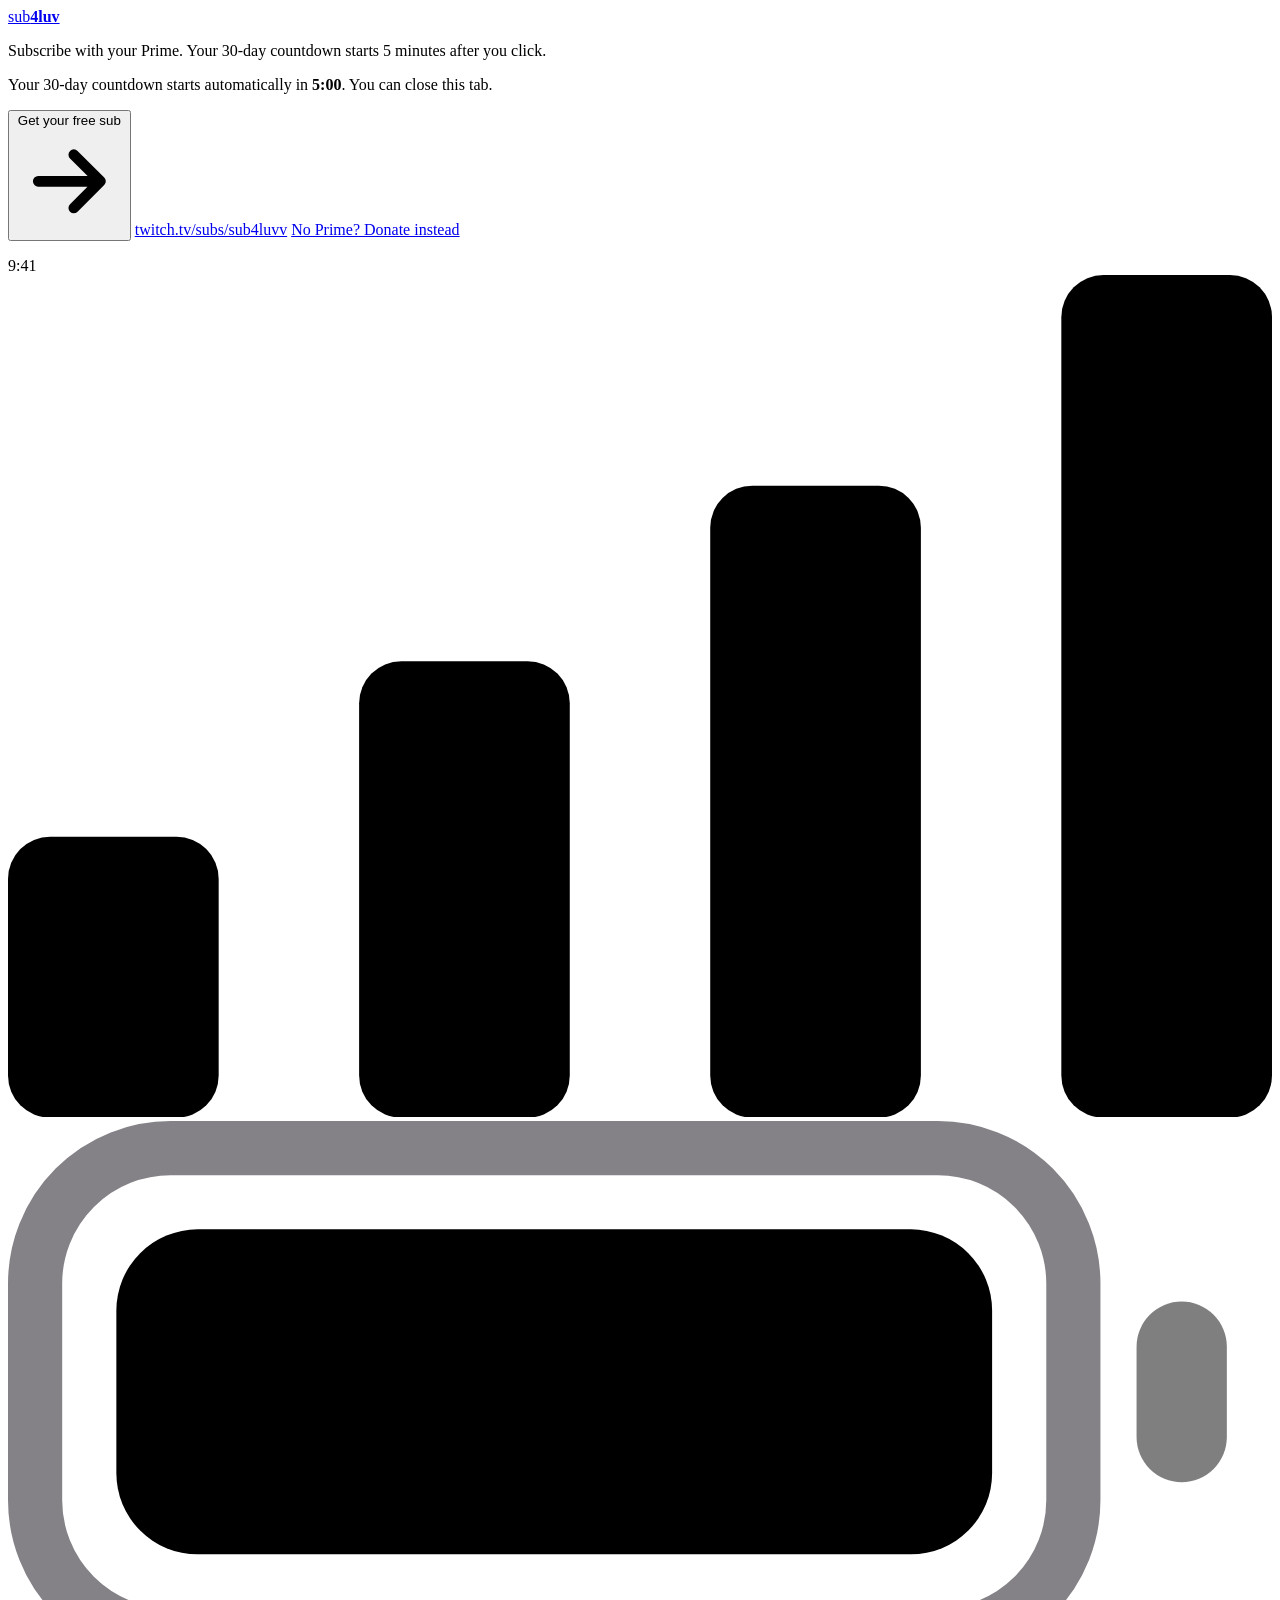
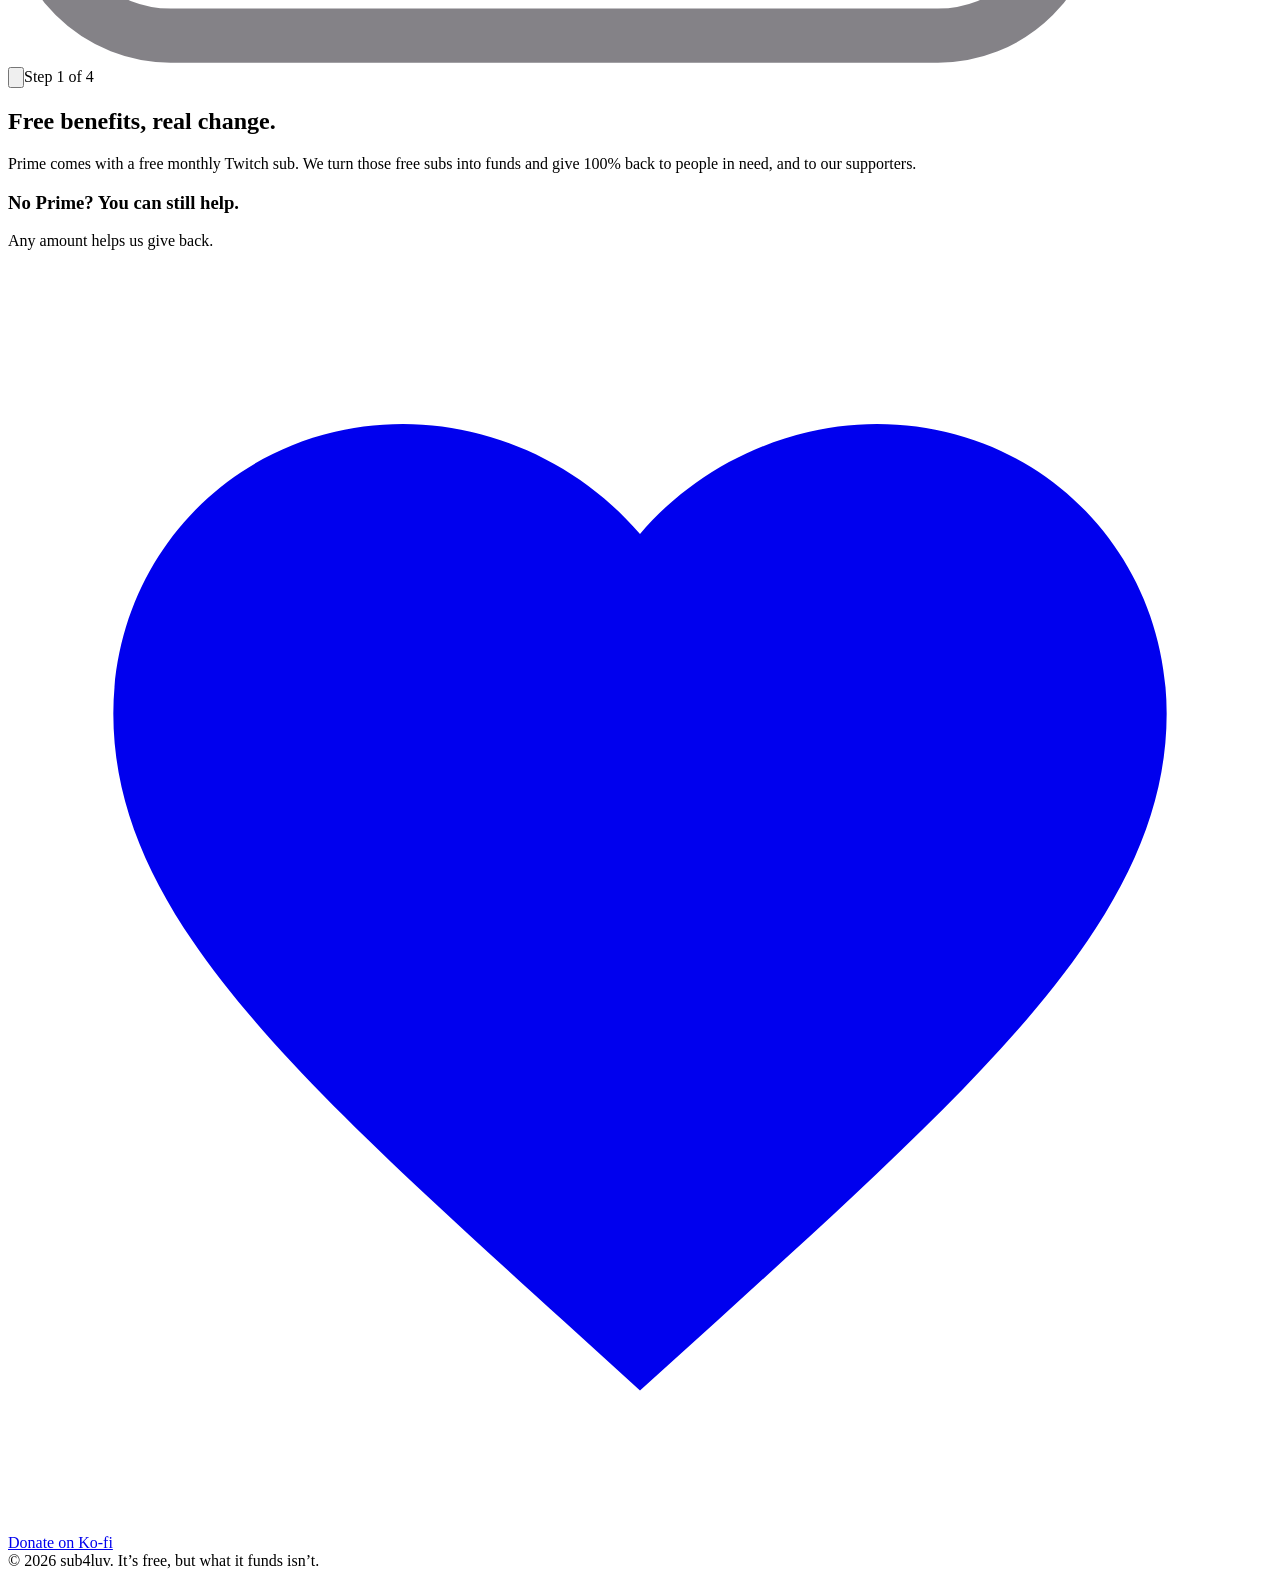
==== index.html @ 2e0e9d81 "Add files via upload" ====
<!DOCTYPE html>
<html lang="en" data-theme="light">
<head>
<meta charset="utf-8">
<meta name="viewport" content="width=device-width, initial-scale=1, viewport-fit=cover">
<title>sub4luv | Your free monthly Twitch sub</title>
<meta name="description" content="Give your free monthly Twitch sub from Amazon Prime to sub4luv. We use 100% of it to give back to people in need.">
<meta name="theme-color" content="#ffffff">
<meta property="og:type" content="website">
<meta property="og:title" content="sub4luv | Your free monthly Twitch sub">
<meta property="og:description" content="Give your free monthly Twitch sub from Amazon Prime to sub4luv. We use 100% of it to give back to people in need.">
<link rel="icon" type="image/svg+xml" href="assets/favicon.svg">
<link rel="preconnect" href="https://fonts.googleapis.com">
<link rel="preconnect" href="https://fonts.gstatic.com" crossorigin>
<link rel="stylesheet" href="https://fonts.googleapis.com/css2?family=Inter:wght@400;500;600;700;800&display=swap">
<link rel="stylesheet" href="css/style.css">
</head>
<body>
<header class="top"><a class="lg" href="#top">sub<b>4luv</b></a></header>

<main class="stage vp" id="vp">
 <section class="trk" id="renewal-tracker" data-tracker data-link="https://www.twitch.tv/subs/sub4luvv"
  data-text-ready="Your free sub is ready." data-text-pending="Finish subscribing on Twitch." data-text-renew="A month has passed. Time to resubscribe." data-text-countdown="Your next free sub unlocks in">
  <p class="st" data-tracker-status></p>
  <div class="cd2" data-show-when="countdown" role="timer" hidden>
   <div><b data-unit="days">00</b><span>days</span></div><div><b data-unit="hours">00</b><span>hours</span></div>
  </div>
  <div class="bar2" data-show-when="countdown" hidden><i data-tracker-progress></i></div>
  <p class="sub" data-show-when="countdown" hidden>Resubscribe on <time data-tracker-next></time><span class="lh">. Less than an hour to go.</span></p>
  <p class="sub sr" data-show-when="ready">Subscribe with your Prime. Your 30-day countdown starts 5 minutes after you click.</p>
  <p class="sub" data-show-when="pending">Your 30-day countdown starts automatically in <b data-pending-time>5:00</b>. You can close this tab.</p>
  <div class="go">
   <button class="btn" id="sub-btn" type="button" data-label-ready="Get your free sub" data-label-pending="Open Twitch again" data-label-renew="Resubscribe" data-label-countdown="Open sub page"><span data-tracker-btn-label>Get your free sub</span> <svg viewBox="0 0 24 24" fill="none" stroke="currentColor" stroke-width="2.4" stroke-linecap="round" stroke-linejoin="round"><path d="M5 12h14m-6-6 6 6-6 6"/></svg></button>
   <a class="lnk2" href="https://www.twitch.tv/subs/sub4luvv" target="_blank" rel="noopener">twitch.tv/subs/sub4luvv</a>
   <a class="lnk2" href="https://ko-fi.com/sub4luv" target="_blank" rel="noopener">No Prime? Donate instead</a>
   <button class="lnk" type="button" data-show-when="pending" data-tracker-cancel hidden>Start over</button>
   <button class="lnk" type="button" data-tracker-dev data-tracker-reset hidden>Reset timer</button>
  </div>
 </section>
 <ol class="steps" id="steps"></ol>
 <div class="pane"><div class="ph"><div class="phone"><i class="bt b1"></i><i class="bt b2"></i><i class="bt b3"></i><i class="bt b4"></i><div class="scr"><div class="sb"><span>9:41</span><i class="isl"></i><span class="ico"><svg viewBox="0 0 18 12"><rect y="8" width="3" height="4" rx=".6"/><rect x="5" y="5.5" width="3" height="6.5" rx=".6"/><rect x="10" y="3" width="3" height="9" rx=".6"/><rect x="15" width="3" height="12" rx=".6"/></svg><svg viewBox="0 0 28 12"><rect x=".6" y=".6" width="23" height="10.8" rx="3" fill="none" stroke="#0B0710" stroke-width="1.2" opacity=".5"/><rect x="2.4" y="2.4" width="19.4" height="7.2" rx="1.8"/><rect x="25" y="4" width="2" height="4" rx="1" opacity=".5"/></svg></span></div><div class="view" id="scr"></div><i class="hb"></i></div></div>
   <div class="pc"><button id="pp" aria-label="Pause or play"><svg viewBox="0 0 24 24"><path id="pi" d="M6 4h4v16H6zm8 0h4v16h-4z"/></svg></button><span id="pn">Step 1 of 4</span></div></div></div>
</main>
<section class="about" id="support">
 <div class="syn">
  <h2>Free benefits, real change.</h2>
  <p>Prime comes with a free monthly Twitch sub. We turn those free subs into funds and give 100% back to people in need, and to our supporters.</p>
 </div>
 <div class="don">
  <h3>No Prime? You can still help.</h3>
  <p>Any amount helps us give back.</p>
  <a class="btn" href="https://ko-fi.com/sub4luv" target="_blank" rel="noopener"><svg viewBox="0 0 24 24" fill="currentColor"><path d="M12 21.35l-1.45-1.32C5.4 15.36 2 12.28 2 8.5 2 5.42 4.42 3 7.5 3c1.74 0 3.41.81 4.5 2.09C13.09 3.81 14.76 3 16.5 3 19.58 3 22 5.42 22 8.5c0 3.78-3.4 6.86-8.55 11.54L12 21.35z"/></svg> Donate on Ko-fi</a>
 </div>
</section>
<footer>© 2026 sub4luv. It’s free, but what it funds isn’t.</footer>

<noscript><p style="text-align:center;padding:24px">This page needs JavaScript for the countdown. You can still subscribe at <a href="https://www.twitch.tv/subs/sub4luvv">twitch.tv/subs/sub4luvv</a>.</p></noscript>

<script src="js/tracker.js" defer></script>
<script src="js/main.js" defer></script>
</body>
</html>
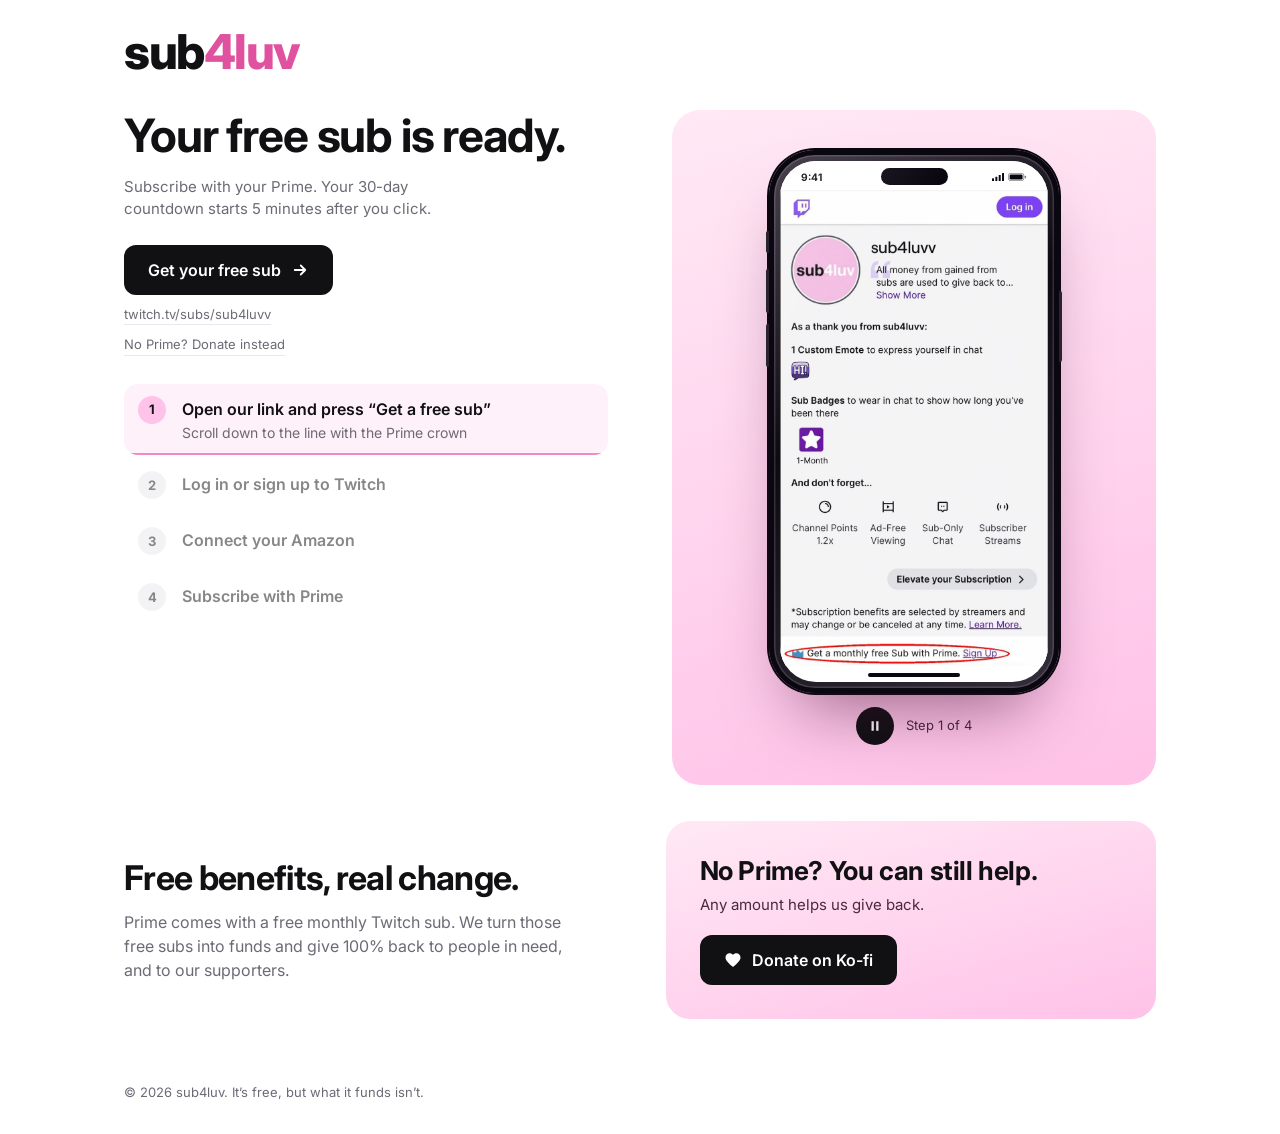
==== commit 67aa9502: "Rename index (1).html to index.html" ====
--- a/index.html
+++ b/index.html
@@ -1,7 +1,5 @@
 <!DOCTYPE html>
-<html lang="en" data-theme="light">
-<head>
-<meta charset="utf-8">
+<html lang="en" data-theme="light"><head><meta charset="utf-8">
 <meta name="viewport" content="width=device-width, initial-scale=1, viewport-fit=cover">
 <title>sub4luv | Your free monthly Twitch sub</title>
 <meta name="description" content="Give your free monthly Twitch sub from Amazon Prime to sub4luv. We use 100% of it to give back to people in need.">
@@ -9,13 +7,114 @@
 <meta property="og:type" content="website">
 <meta property="og:title" content="sub4luv | Your free monthly Twitch sub">
 <meta property="og:description" content="Give your free monthly Twitch sub from Amazon Prime to sub4luv. We use 100% of it to give back to people in need.">
-<link rel="icon" type="image/svg+xml" href="assets/favicon.svg">
-<link rel="preconnect" href="https://fonts.googleapis.com">
-<link rel="preconnect" href="https://fonts.gstatic.com" crossorigin>
+<link rel="icon" type="image/svg+xml" href="[data-uri]">
 <link rel="stylesheet" href="https://fonts.googleapis.com/css2?family=Inter:wght@400;500;600;700;800&display=swap">
-<link rel="stylesheet" href="css/style.css">
-</head>
-<body>
+<style>
+:root{--bg:#fff;--ink:#111114;--mut:#6B6B76;--line:#E8E8EE;--pk:#FFC2E8;--pkd:#F08AC4;--pks:#FFF1F9;--ac:#E0529F;
+--f:'Inter',system-ui,-apple-system,'Segoe UI',Roboto,'Helvetica Neue',Arial,sans-serif;
+box-sizing:border-box;padding-top:env(safe-area-inset-top,0px);padding-bottom:env(safe-area-inset-bottom,0px)}
+@media (prefers-color-scheme:dark){:root:not([data-theme="light"]){--bg:#121014;--ink:#F4F2F6;--mut:#A29BA8;--line:#2A262E;--pks:#241B24}}
+:root[data-theme="dark"]{--bg:#121014;--ink:#F4F2F6;--mut:#A29BA8;--line:#2A262E;--pks:#241B24}
+*,*:before,*:after{box-sizing:inherit}
+html{scroll-padding-top:env(safe-area-inset-top,0px)}
+body{margin:0;background:var(--bg);color:var(--ink);font-family:var(--f);line-height:1.5;-webkit-font-smoothing:antialiased;font-kerning:normal}
+[hidden]{display:none!important}
+button{font-family:inherit}
+.top{max-width:1080px;margin:0 auto;padding:28px 24px 0}
+.lg{font-weight:800;font-size:clamp(36px,5vw,48px);letter-spacing:-.03em;line-height:1;text-decoration:none;color:var(--ink)}.lg b{color:var(--ac);font-weight:800}
+.stage{max-width:1080px;margin:0 auto;padding:clamp(20px,3vw,34px) 24px 28px;display:grid;grid-template-columns:minmax(0,1fr) minmax(0,1fr);grid-template-areas:"trk pane" "steps pane";grid-template-rows:auto 1fr;column-gap:clamp(28px,5vw,72px);row-gap:28px;align-items:start}
+.stage>*{animation:up .8s cubic-bezier(.2,.7,.2,1) both}.stage>.steps{animation-delay:.1s}.stage>.pane{animation-delay:.18s}
+@keyframes up{from{opacity:0;transform:translateY(14px)}to{opacity:1;transform:none}}
+/* tracker */
+.trk{grid-area:trk}
+.st{margin:0 0 18px;font-size:14px;font-weight:500;color:var(--mut)}
+.trk[data-state="ready"] .st{font-size:clamp(30px,4vw,46px);font-weight:700;letter-spacing:-.025em;line-height:1.12;color:var(--ink);margin-bottom:12px}
+.cd2{display:flex;gap:clamp(16px,2.6vw,32px)}
+.cd2 b{display:block;font-size:clamp(40px,5.6vw,72px);font-weight:700;letter-spacing:-.03em;line-height:1;font-variant-numeric:tabular-nums}
+.cd2 span{display:block;font-size:12px;font-weight:500;color:var(--mut);margin-top:8px}
+.bar2{height:4px;background:var(--line);border-radius:4px;margin-top:26px;max-width:420px;overflow:hidden}
+.bar2 i{display:block;height:100%;width:0;background:var(--pkd);border-radius:4px;transition:width .8s ease}
+.sub{margin:14px 0 0;color:var(--mut);font-size:15px;max-width:40ch}.sub time{color:var(--ink);font-weight:600}
+.go{margin-top:24px;display:flex;flex-direction:column;align-items:flex-start;gap:10px}
+.btn{display:inline-flex;align-items:center;gap:10px;background:var(--ink);color:var(--bg);font:600 16px var(--f);padding:15px 24px;border:0;border-radius:12px;cursor:pointer;transition:transform .2s,box-shadow .2s}
+.btn svg{width:18px;height:18px;transition:transform .2s}.btn:hover{transform:translateY(-1px);box-shadow:0 12px 26px -12px rgba(17,17,20,.55)}.btn:hover svg{transform:translateX(3px)}.btn:active{transform:none}
+.btn:focus-visible,.steps li:focus-visible,.pc button:focus-visible{outline:3px solid var(--pkd);outline-offset:3px}
+.lnk2{font-size:13px;color:var(--mut);text-decoration:none;border-bottom:1px solid var(--line);transition:color .2s}.lnk2:hover{color:var(--ink)}
+.lnk{font-size:12px;background:none;border:0;color:var(--mut);text-decoration:underline;cursor:pointer;padding:0}
+/* steps */
+.steps{grid-area:steps;list-style:none;margin:0;padding:0;display:grid;gap:4px}
+.steps li{display:grid;grid-template-columns:30px 1fr;gap:14px;align-items:start;padding:12px 14px;border-radius:14px;cursor:pointer;position:relative;overflow:hidden;opacity:.5;transition:opacity .4s,background .4s}
+.steps li:hover{opacity:.85}.steps li.act{opacity:1;background:var(--pks)}
+.steps .n{width:28px;height:28px;border-radius:50%;background:var(--line);display:grid;place-items:center;font-size:13px;font-weight:700;color:var(--ink);transition:background .4s}
+.steps li.act .n{background:var(--pk);color:#111114}
+.steps .t{font-weight:600;font-size:16px;line-height:1.3;padding-top:3px}
+.s2wrap{display:grid;grid-template-rows:0fr;opacity:0;transition:grid-template-rows .5s cubic-bezier(.2,.7,.2,1),opacity .4s}.s2wrap>div{overflow:hidden}.steps li.act .s2wrap{grid-template-rows:1fr;opacity:1}
+.s2{font-size:14px;color:var(--mut);margin-top:3px}
+.steps .pbar{position:absolute;left:0;bottom:0;height:2px;width:100%;background:var(--pkd);transform:scaleX(0);transform-origin:0 50%}
+.steps li.act .pbar{animation:fillb var(--d) linear forwards}
+@keyframes fillb{to{transform:scaleX(1)}}
+.vp.paused .pbar,.vp.paused .tr,.vp.paused .tr:after{animation-play-state:paused}
+/* phone */
+.pane{grid-area:pane;align-self:stretch;border-radius:28px;background:linear-gradient(165deg,#FFE9F5,#FFC2E8);display:flex;align-items:center;justify-content:center;padding:clamp(22px,3.4vw,40px)}
+.ph{display:flex;flex-direction:column;align-items:center;gap:14px}
+.phone{position:relative;width:clamp(170px,calc((100svh - 290px)/1.98),290px);background:linear-gradient(145deg,#4a4250,#0e0a12 42%,#352e3b);border-radius:46px;padding:11px;box-shadow:0 40px 70px -28px rgba(60,10,45,.55),0 0 0 2px #0B0710}
+.phone:before{content:"";position:absolute;inset:0;border-radius:46px;box-shadow:inset 0 0 0 5px #0B0710,inset 0 0 0 6.5px rgba(255,255,255,.14);pointer-events:none;z-index:6}
+.bt{position:absolute;width:4px;background:#2a2430;border-radius:2px}.b1{left:-3px;top:15%;height:4%}.b2{left:-3px;top:22%;height:8%}.b3{left:-3px;top:32%;height:8%}.b4{right:-3px;top:26%;height:13%}
+.scr{position:relative;aspect-ratio:9/17.5;border-radius:36px;overflow:hidden;background:#fff;container-type:inline-size}
+.scr:after{content:"";position:absolute;inset:0;background:linear-gradient(115deg,rgba(255,255,255,.16),transparent 34%);pointer-events:none;z-index:5}
+.sb{position:absolute;top:0;left:0;right:0;height:11cqw;background:#fff;z-index:4;display:flex;justify-content:space-between;align-items:center;padding:1.2cqw 8cqw 0;font-weight:700;font-size:3.8cqw;color:#0B0710}
+.sb .ico{display:flex;gap:1.6cqw;align-items:center}.sb svg{height:3cqw;width:auto;fill:#0B0710}
+.isl{position:absolute;left:50%;top:2.6cqw;width:25cqw;height:6.4cqw;margin-left:-12.5cqw;border-radius:4cqw;background:#0B0710}
+.hb{position:absolute;left:50%;bottom:2cqw;width:34cqw;height:1.3cqw;margin-left:-17cqw;border-radius:1cqw;background:#0B0710;z-index:4}
+.view{position:absolute;left:0;right:0;top:11cqw;bottom:6cqw;overflow:hidden;background:#fff}
+.sw{position:absolute;inset:0;opacity:0;transform:scale(1.025);transition:opacity .75s ease,transform 1.2s cubic-bezier(.2,.7,.2,1)}.sw.on{opacity:1;transform:none}
+.sw img{position:absolute;left:0;top:0;width:100%;display:block;will-change:transform;transition:transform 2.2s cubic-bezier(.4,0,.2,1)}
+.sw.go img{transform:translateY(var(--t1))}
+.tr{position:absolute;width:11cqw;height:11cqw;margin:-5.5cqw 0 0 -5.5cqw;border-radius:50%;background:rgba(240,138,196,.38);border:.7cqw solid rgba(11,7,16,.3);box-shadow:0 1.2cqw 3cqw rgba(0,0,0,.22);opacity:0;z-index:3}
+.tr:after{content:"";position:absolute;inset:-.7cqw;border-radius:50%;border:.8cqw solid #F08AC4;opacity:0}
+.sw.on .tr{animation:mv 1.4s cubic-bezier(.3,.7,.2,1) .8s forwards,pr .6s ease-in-out 2.4s forwards}
+.sw.on .tr:after{animation:rp 1.1s ease-out 2.45s forwards}
+@keyframes mv{from{opacity:0;transform:translate(22cqw,38cqw) scale(1.25)}to{opacity:1;transform:none}}
+@keyframes pr{50%{transform:scale(.8)}}
+@keyframes rp{0%{opacity:.9;transform:scale(.8)}100%{opacity:0;transform:scale(2.3)}}
+.pc{display:flex;gap:12px;align-items:center;font-size:13px;color:#4a2a3d}
+.pc button{width:38px;height:38px;border-radius:50%;border:0;background:#111114;color:#fff;cursor:pointer;display:grid;place-items:center;transition:transform .2s}.pc button:hover{transform:scale(1.08)}.pc svg{width:14px;height:14px;fill:currentColor}
+footer{max-width:1080px;margin:0 auto;padding:8px 24px 32px;color:var(--mut);font-size:13px}
+@media(max-width:820px){
+ .top{padding-top:20px}
+ .stage{grid-template-columns:minmax(0,1fr) 170px;grid-template-areas:"trk trk" "steps pane";column-gap:12px;row-gap:16px;padding-top:14px}
+ .trk[data-state="ready"] .st{font-size:28px;margin-bottom:8px}.st{margin-bottom:10px}
+ .cd2{gap:16px}.cd2 b{font-size:clamp(32px,10vw,46px)}.cd2 span{margin-top:5px;font-size:11px}
+ .bar2{margin-top:14px}.sr{display:none}.go{margin-top:16px;gap:8px}.btn{padding:13px 20px;font-size:15px}
+ .pane{padding:12px 8px;border-radius:22px}.phone{width:136px;border-radius:28px;padding:6px}.phone:before{border-radius:28px;box-shadow:inset 0 0 0 3px #0B0710,inset 0 0 0 4px rgba(255,255,255,.14)}.scr{border-radius:23px}.bt{display:none}
+ .pc span{display:none}.pc button{width:32px;height:32px}.ph{gap:10px}
+ .steps li{padding:8px;grid-template-columns:24px 1fr;gap:8px}.steps .n{width:22px;height:22px;font-size:11px}.steps .t{font-size:13.5px;padding-top:1px}.steps .s2{font-size:12px}
+}
+
+.trk[data-state="pending"] .st{font-size:clamp(30px,4vw,46px);font-weight:700;letter-spacing:-.025em;line-height:1.12;color:var(--ink);margin-bottom:12px}
+.trk[data-state="pending"] #sub-btn{background:transparent;color:var(--ink);box-shadow:inset 0 0 0 1.5px var(--line)}
+.trk[data-state="pending"] #sub-btn:hover{box-shadow:inset 0 0 0 1.5px var(--ink)}
+.trk[data-attention] #confirm-btn{animation:ring 1.2s ease-out 3}
+@keyframes ring{0%{box-shadow:0 0 0 0 rgba(240,138,196,.75)}100%{box-shadow:0 0 0 16px rgba(240,138,196,0)}}
+@media(max-width:820px){.trk[data-state="pending"] .st{font-size:28px;margin-bottom:8px}}
+
+.cd2 b{font-size:clamp(52px,7.4vw,96px)}.cd2{gap:clamp(24px,4vw,56px)}
+.lh{display:none}.trk[data-last-hour] .lh{display:inline}
+@media(max-width:820px){.cd2 b{font-size:clamp(42px,13vw,60px)}.cd2{gap:28px}}
+
+a.btn{text-decoration:none}
+.about{max-width:1080px;margin:0 auto;padding:8px 24px 56px;display:grid;grid-template-columns:1fr 1fr;gap:clamp(20px,4vw,56px);align-items:center}
+.about>*{animation:up .8s .25s both}
+.syn h2{font-size:clamp(24px,3vw,34px);font-weight:700;letter-spacing:-.02em;line-height:1.15;margin:0 0 12px}
+.syn p{margin:0;color:var(--mut);font-size:16px;max-width:46ch}
+.don{border-radius:24px;background:linear-gradient(165deg,#FFE9F5,#FFC2E8);color:#111114;padding:clamp(22px,3vw,34px);display:flex;flex-direction:column;align-items:flex-start;gap:8px}
+.don h3{margin:0;font-size:clamp(20px,2.4vw,26px);font-weight:700;letter-spacing:-.015em;line-height:1.2}
+.don p{margin:0 0 10px;font-size:15px;color:#4a2a3d}
+.don .btn{background:#111114;color:#fff}
+.don .btn svg{width:18px;height:18px}.don .btn:hover svg{transform:scale(1.12)}
+@media(max-width:820px){.about{grid-template-columns:1fr;padding-bottom:40px}}
+@media (prefers-reduced-motion:reduce){*{animation-duration:.01ms!important;animation-iteration-count:1!important;transition-duration:.01ms!important}}
+</style></head><body>
 <header class="top"><a class="lg" href="#top">sub<b>4luv</b></a></header>
 
 <main class="stage vp" id="vp">
@@ -54,9 +153,415 @@
 </section>
 <footer>© 2026 sub4luv. It’s free, but what it funds isn’t.</footer>
 
-<noscript><p style="text-align:center;padding:24px">This page needs JavaScript for the countdown. You can still subscribe at <a href="https://www.twitch.tv/subs/sub4luvv">twitch.tv/subs/sub4luvv</a>.</p></noscript>
-
-<script src="js/tracker.js" defer></script>
-<script src="js/main.js" defer></script>
-</body>
-</html>
+<script>
+/**
+ * RenewalTracker: 30-day Twitch Prime sub renewal tracker.
+ *
+ * HOW IT WORKS (three states)
+ *   READY      nothing in progress (never subscribed, or the last 30 days are over)
+ *   PENDING    the visitor clicked the Twitch link. A short grace period runs (CONFIG.pendingDelayMs, 5 min).
+ *   COUNTDOWN  starts AUTOMATICALLY when the grace period ends (click time + 5 min), or sooner if you call
+ *              confirmSubscribed() / use a [data-tracker-confirm] button. The 30-day timer runs from that moment.
+ *   Only two ISO timestamps are stored: pendingSince and lastConfirmed. The state itself is never
+ *   stored, it is DERIVED from them each time, so reloads, other tabs and sleeping laptops can't drift.
+ *   NOTE: a static page cannot verify a Twitch subscription, so the delay is a stand-in for "they finished signing up".
+ *   Returning after the delay (even days later) still gives the right result: it is all derived from timestamps.
+ *
+ * DOM HOOKS (all optional except the root and the button; add your own classes freely)
+ *   [data-tracker]               root element. Gets data-state="ready" | "countdown".
+ *       data-link="https://..."      Twitch sub link to open (overrides CONFIG.link)
+ *       data-window-ms="60000"       override the 30-day window, handy for testing
+ *       data-pending-delay-ms="10000" override the 5-minute grace period, handy for testing
+ *       data-dev                     show the [data-tracker-dev] controls
+ *       data-text-ready / data-text-pending / data-text-renew / data-text-countdown   text for [data-tracker-status]
+ *                                    (renew = READY again after a finished countdown)
+ *   #sub-btn                     the action button (selector is in CONFIG.selectors).
+ *                                Never disabled: clicking it mid-countdown just REOPENS the Twitch link
+ *                                (so a failed sign-up can be redone) and leaves the timer untouched.
+ *       data-label-ready / data-label-pending / data-label-renew / data-label-countdown   button text per state
+ *   [data-unit="days|hours|minutes|seconds"]   receive the zero-padded countdown numbers
+ *   root[data-last-hour]         present while COUNTDOWN has under 1 hour left (handy when you only show days + hours)
+ *   [data-pending-time]          receives the m:ss left in the grace period while PENDING
+ *   [data-tracker-progress]      gets style.width = % of the window elapsed (a progress bar)
+ *   [data-tracker-next]          receives the date the next sub unlocks (<time datetime=...>)
+ *   [data-tracker-last]          receives the date of the last click
+ *   [data-tracker-status]        receives the status sentence
+ *   [data-show-when="ready pending countdown"]  elements shown only in the listed state(s), space separated
+ *   [data-tracker-confirm]       "I've subscribed": starts the 30-day timer (use with data-show-when="pending")
+ *   [data-tracker-cancel]        "not yet": drops the pending state and goes back to READY
+ *   [data-tracker-reset]         clears the timer (testing)
+ *   [data-tracker-dev]           hidden unless data-dev is on the root or the URL has ?trackerDev
+ *
+ * EVENTS (dispatched on the root, bubbling): tracker:statechange, tracker:tick, tracker:pending, tracker:confirm, tracker:cancel, tracker:reopen, tracker:reset
+ *   Each carries event.detail = the snapshot (see getSnapshot).
+ *
+ * CONSOLE / TESTING API
+ *   RenewalTracker.getSnapshot()
+ *   RenewalTracker.beginPending() / confirmSubscribed() / cancelPending()   same as the buttons
+ *   RenewalTracker.reset()
+ *   RenewalTracker.simulateElapsed(ms)   pretend the last click was `ms` ago
+ *   RenewalTracker.setLastClick(isoOrMs)
+ *   (state is data-state="ready" | "pending" | "countdown" on the root)
+ *   Tip: RenewalTracker.simulateElapsed(RenewalTracker.config.windowMs - 10000) -> READY in 10 s.
+ */
+(function () {
+  'use strict';
+
+  /* ============================== 1. CONFIG ============================== */
+  const SECOND = 1000, MINUTE = 60 * SECOND, HOUR = 60 * MINUTE, DAY = 24 * HOUR;
+
+  const CONFIG = {
+    storageKey: 'sub4luv:lastSubClick',     // ISO time the visitor CONFIRMED their sub (timer start)
+    pendingKey: 'sub4luv:pendingSince',     // ISO time they opened Twitch but haven't confirmed
+    windowMs: 30 * DAY,                     // 30 * 24 * 60 * 60 * 1000
+    pendingDelayMs: 5 * MINUTE,             // countdown auto-starts this long after the click
+    tickMs: 1000,                           // countdown refresh rate
+    link: 'https://www.twitch.tv/subs/sub4luvv', // Twitch sub link opened on click
+    selectors: {
+      root: '[data-tracker]',
+      button: '#sub-btn',
+      reset: '[data-tracker-reset]',
+      dev: '[data-tracker-dev]',
+      status: '[data-tracker-status]',
+      progress: '[data-tracker-progress]',
+      pendingTime: '[data-pending-time]',
+      confirm: '[data-tracker-confirm]',
+      cancel: '[data-tracker-cancel]',
+      next: '[data-tracker-next]',
+      last: '[data-tracker-last]',
+      showWhen: '[data-show-when]',
+      unit: '[data-unit]',
+    },
+    text: {                                  // fallbacks if the markup has no data-text-*
+      ready: 'Your free sub is ready.',
+      pending: 'Finish subscribing on Twitch.',
+      renew: 'A month has passed. Time to resubscribe.',
+      countdown: 'Your next free sub unlocks in:',
+      btnReady: 'Get your free sub',
+      btnRenew: 'Resubscribe',
+      btnPending: 'Open Twitch again',
+      btnCountdown: 'Open sub page',
+    },
+  };
+
+  const State = Object.freeze({ READY: 'READY', PENDING: 'PENDING', COUNTDOWN: 'COUNTDOWN' });
+
+  /* ======================== 2. STORAGE (safe wrapper) ===================== */
+  // localStorage can throw (private mode, blocked cookies, sandboxed iframes).
+  // We always mirror into memory so the tracker still works for the current page view.
+  const memory = {};
+  const store = {
+    get(key) {
+      let v = null;
+      try { v = localStorage.getItem(key); } catch (e) { /* ignore */ }
+      return v !== null && v !== undefined ? v : (memory[key] !== undefined ? memory[key] : null);
+    },
+    set(key, value) {
+      memory[key] = value;
+      try { localStorage.setItem(key, value); } catch (e) { /* memory fallback only */ }
+    },
+    remove(key) {
+      delete memory[key];
+      try { localStorage.removeItem(key); } catch (e) { /* ignore */ }
+    },
+  };
+
+  /* ===================== 3. STATE LOGIC (pure, no DOM) ==================== */
+  let windowMs = CONFIG.windowMs;           // may be overridden by data-window-ms in init()
+  let pendingDelayMs = CONFIG.pendingDelayMs; // may be overridden by data-pending-delay-ms in init()
+
+  /** Read an ISO timestamp from storage as epoch ms, or null if missing/corrupt (corrupt data self-heals). */
+  function readTime(key) {
+    const raw = store.get(key);
+    if (!raw) return null;
+    const ms = Date.parse(raw);
+    if (Number.isNaN(ms)) { store.remove(key); return null; }
+    return ms;
+  }
+  const readLastClick = () => readTime(CONFIG.storageKey);   // when they confirmed
+  const readPending = () => readTime(CONFIG.pendingKey);     // when they opened Twitch
+
+  /**
+   * Derive the full state from storage + the clock. Pure: same inputs, same output (it never writes).
+   * Priority: COUNTDOWN (an unexpired confirmed start) > PENDING (inside the grace period) > READY.
+   * A pending click older than the grace period is "promoted": its start becomes click time + delay,
+   * reported in `promoteToMs` so sync() can persist it.
+   */
+  function computeSnapshot(now = Date.now()) {
+    let last = readLastClick();
+    const pending = readPending();
+
+    let promoteToMs = null;
+    if (pending !== null && now - pending >= pendingDelayMs) {   // grace period over -> auto-start
+      promoteToMs = pending + pendingDelayMs;
+      last = promoteToMs;
+    }
+
+    const snap = {
+      state: State.READY, lastClickMs: last, elapsedMs: null, remainingMs: 0,
+      nextAvailableMs: last === null ? null : last + windowMs,
+      pendingSinceMs: promoteToMs !== null ? null : pending, pendingRemainingMs: 0, promoteToMs,
+    };
+
+    if (last !== null) {
+      snap.elapsedMs = Math.max(0, now - last);               // clamp: protects against a clock set backwards
+      snap.remainingMs = windowMs - snap.elapsedMs;
+      if (snap.remainingMs > 0) { snap.state = State.COUNTDOWN; return snap; }
+      snap.remainingMs = 0;
+    }
+    if (promoteToMs === null && pending !== null) {
+      snap.state = State.PENDING;
+      snap.pendingRemainingMs = Math.min(pendingDelayMs, Math.max(0, pendingDelayMs - (now - pending)));
+    }
+    return snap;
+  }
+
+  /** ms -> {days, hours, minutes, seconds} (whole numbers). */
+  function splitDuration(ms) {
+    const t = Math.max(0, Math.ceil(ms / SECOND));        // ceil so 0.4 s left still shows 1 s, never "00" early
+    return {
+      days: Math.floor(t / 86400),
+      hours: Math.floor((t % 86400) / 3600),
+      minutes: Math.floor((t % 3600) / 60),
+      seconds: t % 60,
+    };
+  }
+  const pad2 = (n) => String(n).padStart(2, '0');
+
+  /* ============================== 4. DOM LAYER ============================ */
+  let root = null, btn = null, currentState = null, timerId = null;
+  const $$ = (sel, scope) => Array.from((scope || document).querySelectorAll(sel));
+
+  function emit(name, detail) {
+    if (root) root.dispatchEvent(new CustomEvent(name, { detail, bubbles: true }));
+  }
+
+  function formatDate(ms) {
+    return new Date(ms).toLocaleString(undefined, { dateStyle: 'medium', timeStyle: 'short' });
+  }
+
+  /** Push a snapshot into the DOM. Never touches classes, only attributes/text, so your CSS stays yours. */
+  function render(snap) {
+    if (!root) return;
+    const isReady = snap.state === State.READY;
+    const isPending = snap.state === State.PENDING;
+    const renew = isReady && snap.lastClickMs !== null;      // READY again after a finished countdown
+    root.dataset.state = snap.state.toLowerCase();       // ready | pending | countdown
+    root.toggleAttribute('data-renew', renew);
+    root.toggleAttribute('data-last-hour', snap.state === State.COUNTDOWN && snap.remainingMs < HOUR);
+
+    // Show/hide state-specific blocks.
+    $$(CONFIG.selectors.showWhen, root).forEach((el) => {
+      el.hidden = el.dataset.showWhen.split(/\s+/).indexOf(root.dataset.state) === -1;
+    });
+
+    // Countdown numbers.
+    const parts = splitDuration(snap.remainingMs);
+    $$(CONFIG.selectors.unit, root).forEach((el) => {
+      const v = parts[el.dataset.unit];
+      if (v !== undefined) el.textContent = pad2(v);
+    });
+
+    // Dates.
+    $$(CONFIG.selectors.next, root).forEach((el) => {
+      el.textContent = snap.nextAvailableMs ? formatDate(snap.nextAvailableMs) : '';
+      if (snap.nextAvailableMs) el.setAttribute('datetime', new Date(snap.nextAvailableMs).toISOString());
+    });
+    $$(CONFIG.selectors.last, root).forEach((el) => {
+      el.textContent = snap.lastClickMs ? formatDate(snap.lastClickMs) : '';
+    });
+
+    // Status sentence.
+    $$(CONFIG.selectors.status, root).forEach((el) => {
+      el.textContent = isPending ? (root.dataset.textPending || CONFIG.text.pending)
+        : !isReady ? (root.dataset.textCountdown || CONFIG.text.countdown)
+        : renew ? (root.dataset.textRenew || CONFIG.text.renew)
+        : (root.dataset.textReady || CONFIG.text.ready);
+    });
+
+    // Grace-period clock (m:ss) while PENDING.
+    const ps = Math.ceil(snap.pendingRemainingMs / SECOND);
+    $$(CONFIG.selectors.pendingTime, root).forEach((el) => { el.textContent = Math.floor(ps / 60) + ':' + pad2(ps % 60); });
+
+    // Progress bar (0 to 100 % of the window).
+    const pct = snap.lastClickMs === null ? 0 : Math.min(100, (snap.elapsedMs / windowMs) * 100);
+    $$(CONFIG.selectors.progress, root).forEach((el) => { el.style.width = pct.toFixed(2) + '%'; });
+
+    // Action button: always enabled (never greyed out). Only its label changes per state.
+    if (btn) {
+      const label = isPending ? (btn.dataset.labelPending || CONFIG.text.btnPending)
+        : !isReady ? (btn.dataset.labelCountdown || CONFIG.text.btnCountdown)
+        : renew ? (btn.dataset.labelRenew || CONFIG.text.btnRenew)
+        : (btn.dataset.labelReady || CONFIG.text.btnReady);
+      const labelEl = btn.querySelector('[data-tracker-btn-label]');
+      (labelEl || btn).textContent = label;
+    }
+  }
+
+  /* =============================== 5. TIMER =============================== */
+  function startTimer() {
+    if (timerId === null) timerId = setInterval(sync, CONFIG.tickMs);
+  }
+  function stopTimer() {
+    if (timerId !== null) { clearInterval(timerId); timerId = null; }
+  }
+
+  /**
+   * The single "heartbeat": recompute from storage + clock, render, announce changes.
+   * The remaining time is re-derived from Date.now() every tick (never decremented),
+   * so throttled background tabs and sleeping devices cannot cause drift.
+   */
+  function sync() {
+    let snap = computeSnapshot();
+    const promoted = snap.promoteToMs !== null;
+    if (promoted) {                                           // grace period finished: persist the auto-start
+      store.set(CONFIG.storageKey, new Date(snap.promoteToMs).toISOString());
+      store.remove(CONFIG.pendingKey);
+      snap = computeSnapshot();
+    }
+    const changed = snap.state !== currentState;
+    currentState = snap.state;
+    render(snap);
+    if (changed) emit('tracker:statechange', snap);
+    if (promoted) emit('tracker:confirm', snap);
+    emit('tracker:tick', snap);
+
+    if (snap.state !== State.READY) startTimer();             // PENDING and COUNTDOWN both need the heartbeat
+    else stopTimer();                                         // READY: nothing to count
+    return snap;
+  }
+
+  /* ============================== 6. ACTIONS ============================== */
+  const openLink = () =>
+    // Call inside the click handler so popup blockers allow it. (With 'noopener' the browser returns
+    // null even on success, so the result can't be checked.)
+    window.open((root && root.dataset.link) || CONFIG.link, '_blank', 'noopener,noreferrer');
+
+  /** READY -> PENDING. Opens Twitch but does NOT start the timer. */
+  function beginPending() {
+    store.set(CONFIG.pendingKey, new Date().toISOString());
+    const snap = sync();
+    emit('tracker:pending', snap);
+    return snap;
+  }
+
+  /** PENDING/READY -> COUNTDOWN. Called when the visitor confirms they subscribed: THIS starts the timer. */
+  function confirmSubscribed() {
+    if (computeSnapshot().state === State.COUNTDOWN) return computeSnapshot(); // already counting, ignore
+    store.set(CONFIG.storageKey, new Date().toISOString());
+    store.remove(CONFIG.pendingKey);
+    const snap = sync();
+    emit('tracker:confirm', snap);
+    return snap;
+  }
+
+  /** PENDING -> READY ("not yet"). */
+  function cancelPending() {
+    store.remove(CONFIG.pendingKey);
+    const snap = sync();
+    emit('tracker:cancel', snap);
+    return snap;
+  }
+
+  /**
+   * Main button (#sub-btn). It is never disabled so a failed sign-up can always be retried.
+   *  - READY:              open Twitch + go PENDING (countdown auto-starts after the grace period)
+   *  - PENDING/COUNTDOWN:  just reopen Twitch, nothing else changes
+   */
+  function handleSubClick() {
+    const wasReady = computeSnapshot().state === State.READY;
+    openLink();
+    if (wasReady) beginPending();
+    else emit('tracker:reopen', computeSnapshot());
+  }
+
+  /** Manual control: clear everything and go back to READY. */
+  function reset() {
+    store.remove(CONFIG.storageKey);
+    store.remove(CONFIG.pendingKey);
+    stopTimer();
+    const snap = sync();
+    emit('tracker:reset', snap);
+    return snap;
+  }
+
+  /** Testing helpers. */
+  function setLastClick(isoOrMs) {
+    const ms = typeof isoOrMs === 'number' ? isoOrMs : Date.parse(isoOrMs);
+    if (Number.isNaN(ms)) throw new Error('setLastClick expects an ISO string or epoch ms');
+    store.set(CONFIG.storageKey, new Date(ms).toISOString());
+    store.remove(CONFIG.pendingKey);
+    return sync();
+  }
+  const simulateElapsed = (msAgo) => setLastClick(Date.now() - msAgo);
+
+  /* ================================ 7. INIT =============================== */
+  function init() {
+    root = document.querySelector(CONFIG.selectors.root);
+    if (!root) return;                                      // nothing to drive
+    btn = root.querySelector(CONFIG.selectors.button) || document.querySelector(CONFIG.selectors.button);
+
+    const override = Number(root.dataset.windowMs);         // optional test overrides
+    if (override > 0) windowMs = override;
+    const delayOverride = Number(root.dataset.pendingDelayMs);
+    if (delayOverride > 0) pendingDelayMs = delayOverride;
+
+    if (btn) btn.addEventListener('click', handleSubClick);
+    $$(CONFIG.selectors.reset, root).forEach((el) => el.addEventListener('click', reset));
+    $$(CONFIG.selectors.confirm, root).forEach((el) => el.addEventListener('click', confirmSubscribed));
+    $$(CONFIG.selectors.cancel, root).forEach((el) => el.addEventListener('click', cancelPending));
+
+    // Dev-only controls.
+    const dev = root.hasAttribute('data-dev') || /[?&]trackerDev\b/.test(location.search);
+    $$(CONFIG.selectors.dev, root).forEach((el) => { el.hidden = !dev; });
+
+    // Keep other tabs and sleeping tabs honest.
+    window.addEventListener('storage', (e) => {
+      if (e.key === CONFIG.storageKey || e.key === CONFIG.pendingKey || e.key === null) sync();
+    });
+    // Coming back from the Twitch tab while PENDING: nudge the visitor to confirm (data-attention for ~3.5 s).
+    document.addEventListener('visibilitychange', () => {
+      if (document.hidden) return;
+      if (sync().state === State.PENDING) {
+        root.setAttribute('data-attention', '');
+        setTimeout(() => root.removeAttribute('data-attention'), 3500);
+      }
+    });
+
+    sync();                                                 // initial state from storage
+  }
+
+  window.RenewalTracker = {
+    init, reset, refresh: () => sync(), setLastClick, simulateElapsed, beginPending, confirmSubscribed, cancelPending,
+    getSnapshot: () => computeSnapshot(),
+    config: CONFIG,
+    _internals: { computeSnapshot, splitDuration },         // exposed for unit tests
+  };
+
+  if (document.readyState === 'loading') document.addEventListener('DOMContentLoaded', init);
+  else init();
+})();
+
+</script>
+<script>
+const IM={c:'[data-uri]',k:'[data-uri]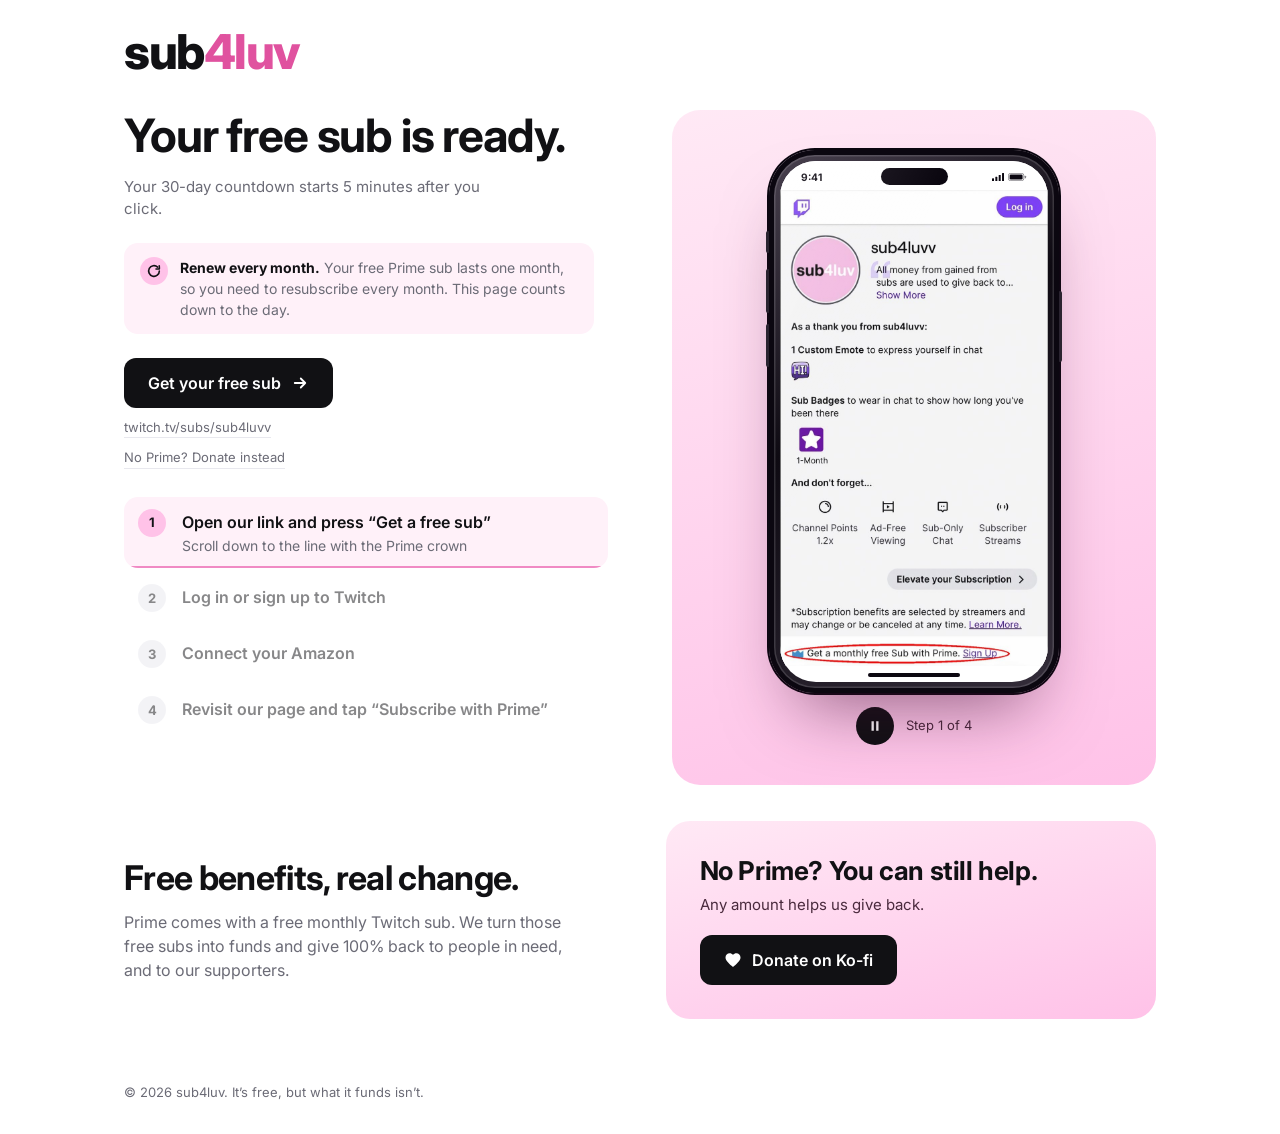
==== commit 7a6ef950: "Add files via upload" ====
--- a/index.html
+++ b/index.html
@@ -1,5 +1,7 @@
 <!DOCTYPE html>
-<html lang="en" data-theme="light"><head><meta charset="utf-8">
+<html lang="en" data-theme="light">
+<head>
+<meta charset="utf-8">
 <meta name="viewport" content="width=device-width, initial-scale=1, viewport-fit=cover">
 <title>sub4luv | Your free monthly Twitch sub</title>
 <meta name="description" content="Give your free monthly Twitch sub from Amazon Prime to sub4luv. We use 100% of it to give back to people in need.">
@@ -7,114 +9,13 @@
 <meta property="og:type" content="website">
 <meta property="og:title" content="sub4luv | Your free monthly Twitch sub">
 <meta property="og:description" content="Give your free monthly Twitch sub from Amazon Prime to sub4luv. We use 100% of it to give back to people in need.">
-<link rel="icon" type="image/svg+xml" href="[data-uri]">
+<link rel="icon" type="image/svg+xml" href="assets/favicon.svg">
+<link rel="preconnect" href="https://fonts.googleapis.com">
+<link rel="preconnect" href="https://fonts.gstatic.com" crossorigin>
 <link rel="stylesheet" href="https://fonts.googleapis.com/css2?family=Inter:wght@400;500;600;700;800&display=swap">
-<style>
-:root{--bg:#fff;--ink:#111114;--mut:#6B6B76;--line:#E8E8EE;--pk:#FFC2E8;--pkd:#F08AC4;--pks:#FFF1F9;--ac:#E0529F;
---f:'Inter',system-ui,-apple-system,'Segoe UI',Roboto,'Helvetica Neue',Arial,sans-serif;
-box-sizing:border-box;padding-top:env(safe-area-inset-top,0px);padding-bottom:env(safe-area-inset-bottom,0px)}
-@media (prefers-color-scheme:dark){:root:not([data-theme="light"]){--bg:#121014;--ink:#F4F2F6;--mut:#A29BA8;--line:#2A262E;--pks:#241B24}}
-:root[data-theme="dark"]{--bg:#121014;--ink:#F4F2F6;--mut:#A29BA8;--line:#2A262E;--pks:#241B24}
-*,*:before,*:after{box-sizing:inherit}
-html{scroll-padding-top:env(safe-area-inset-top,0px)}
-body{margin:0;background:var(--bg);color:var(--ink);font-family:var(--f);line-height:1.5;-webkit-font-smoothing:antialiased;font-kerning:normal}
-[hidden]{display:none!important}
-button{font-family:inherit}
-.top{max-width:1080px;margin:0 auto;padding:28px 24px 0}
-.lg{font-weight:800;font-size:clamp(36px,5vw,48px);letter-spacing:-.03em;line-height:1;text-decoration:none;color:var(--ink)}.lg b{color:var(--ac);font-weight:800}
-.stage{max-width:1080px;margin:0 auto;padding:clamp(20px,3vw,34px) 24px 28px;display:grid;grid-template-columns:minmax(0,1fr) minmax(0,1fr);grid-template-areas:"trk pane" "steps pane";grid-template-rows:auto 1fr;column-gap:clamp(28px,5vw,72px);row-gap:28px;align-items:start}
-.stage>*{animation:up .8s cubic-bezier(.2,.7,.2,1) both}.stage>.steps{animation-delay:.1s}.stage>.pane{animation-delay:.18s}
-@keyframes up{from{opacity:0;transform:translateY(14px)}to{opacity:1;transform:none}}
-/* tracker */
-.trk{grid-area:trk}
-.st{margin:0 0 18px;font-size:14px;font-weight:500;color:var(--mut)}
-.trk[data-state="ready"] .st{font-size:clamp(30px,4vw,46px);font-weight:700;letter-spacing:-.025em;line-height:1.12;color:var(--ink);margin-bottom:12px}
-.cd2{display:flex;gap:clamp(16px,2.6vw,32px)}
-.cd2 b{display:block;font-size:clamp(40px,5.6vw,72px);font-weight:700;letter-spacing:-.03em;line-height:1;font-variant-numeric:tabular-nums}
-.cd2 span{display:block;font-size:12px;font-weight:500;color:var(--mut);margin-top:8px}
-.bar2{height:4px;background:var(--line);border-radius:4px;margin-top:26px;max-width:420px;overflow:hidden}
-.bar2 i{display:block;height:100%;width:0;background:var(--pkd);border-radius:4px;transition:width .8s ease}
-.sub{margin:14px 0 0;color:var(--mut);font-size:15px;max-width:40ch}.sub time{color:var(--ink);font-weight:600}
-.go{margin-top:24px;display:flex;flex-direction:column;align-items:flex-start;gap:10px}
-.btn{display:inline-flex;align-items:center;gap:10px;background:var(--ink);color:var(--bg);font:600 16px var(--f);padding:15px 24px;border:0;border-radius:12px;cursor:pointer;transition:transform .2s,box-shadow .2s}
-.btn svg{width:18px;height:18px;transition:transform .2s}.btn:hover{transform:translateY(-1px);box-shadow:0 12px 26px -12px rgba(17,17,20,.55)}.btn:hover svg{transform:translateX(3px)}.btn:active{transform:none}
-.btn:focus-visible,.steps li:focus-visible,.pc button:focus-visible{outline:3px solid var(--pkd);outline-offset:3px}
-.lnk2{font-size:13px;color:var(--mut);text-decoration:none;border-bottom:1px solid var(--line);transition:color .2s}.lnk2:hover{color:var(--ink)}
-.lnk{font-size:12px;background:none;border:0;color:var(--mut);text-decoration:underline;cursor:pointer;padding:0}
-/* steps */
-.steps{grid-area:steps;list-style:none;margin:0;padding:0;display:grid;gap:4px}
-.steps li{display:grid;grid-template-columns:30px 1fr;gap:14px;align-items:start;padding:12px 14px;border-radius:14px;cursor:pointer;position:relative;overflow:hidden;opacity:.5;transition:opacity .4s,background .4s}
-.steps li:hover{opacity:.85}.steps li.act{opacity:1;background:var(--pks)}
-.steps .n{width:28px;height:28px;border-radius:50%;background:var(--line);display:grid;place-items:center;font-size:13px;font-weight:700;color:var(--ink);transition:background .4s}
-.steps li.act .n{background:var(--pk);color:#111114}
-.steps .t{font-weight:600;font-size:16px;line-height:1.3;padding-top:3px}
-.s2wrap{display:grid;grid-template-rows:0fr;opacity:0;transition:grid-template-rows .5s cubic-bezier(.2,.7,.2,1),opacity .4s}.s2wrap>div{overflow:hidden}.steps li.act .s2wrap{grid-template-rows:1fr;opacity:1}
-.s2{font-size:14px;color:var(--mut);margin-top:3px}
-.steps .pbar{position:absolute;left:0;bottom:0;height:2px;width:100%;background:var(--pkd);transform:scaleX(0);transform-origin:0 50%}
-.steps li.act .pbar{animation:fillb var(--d) linear forwards}
-@keyframes fillb{to{transform:scaleX(1)}}
-.vp.paused .pbar,.vp.paused .tr,.vp.paused .tr:after{animation-play-state:paused}
-/* phone */
-.pane{grid-area:pane;align-self:stretch;border-radius:28px;background:linear-gradient(165deg,#FFE9F5,#FFC2E8);display:flex;align-items:center;justify-content:center;padding:clamp(22px,3.4vw,40px)}
-.ph{display:flex;flex-direction:column;align-items:center;gap:14px}
-.phone{position:relative;width:clamp(170px,calc((100svh - 290px)/1.98),290px);background:linear-gradient(145deg,#4a4250,#0e0a12 42%,#352e3b);border-radius:46px;padding:11px;box-shadow:0 40px 70px -28px rgba(60,10,45,.55),0 0 0 2px #0B0710}
-.phone:before{content:"";position:absolute;inset:0;border-radius:46px;box-shadow:inset 0 0 0 5px #0B0710,inset 0 0 0 6.5px rgba(255,255,255,.14);pointer-events:none;z-index:6}
-.bt{position:absolute;width:4px;background:#2a2430;border-radius:2px}.b1{left:-3px;top:15%;height:4%}.b2{left:-3px;top:22%;height:8%}.b3{left:-3px;top:32%;height:8%}.b4{right:-3px;top:26%;height:13%}
-.scr{position:relative;aspect-ratio:9/17.5;border-radius:36px;overflow:hidden;background:#fff;container-type:inline-size}
-.scr:after{content:"";position:absolute;inset:0;background:linear-gradient(115deg,rgba(255,255,255,.16),transparent 34%);pointer-events:none;z-index:5}
-.sb{position:absolute;top:0;left:0;right:0;height:11cqw;background:#fff;z-index:4;display:flex;justify-content:space-between;align-items:center;padding:1.2cqw 8cqw 0;font-weight:700;font-size:3.8cqw;color:#0B0710}
-.sb .ico{display:flex;gap:1.6cqw;align-items:center}.sb svg{height:3cqw;width:auto;fill:#0B0710}
-.isl{position:absolute;left:50%;top:2.6cqw;width:25cqw;height:6.4cqw;margin-left:-12.5cqw;border-radius:4cqw;background:#0B0710}
-.hb{position:absolute;left:50%;bottom:2cqw;width:34cqw;height:1.3cqw;margin-left:-17cqw;border-radius:1cqw;background:#0B0710;z-index:4}
-.view{position:absolute;left:0;right:0;top:11cqw;bottom:6cqw;overflow:hidden;background:#fff}
-.sw{position:absolute;inset:0;opacity:0;transform:scale(1.025);transition:opacity .75s ease,transform 1.2s cubic-bezier(.2,.7,.2,1)}.sw.on{opacity:1;transform:none}
-.sw img{position:absolute;left:0;top:0;width:100%;display:block;will-change:transform;transition:transform 2.2s cubic-bezier(.4,0,.2,1)}
-.sw.go img{transform:translateY(var(--t1))}
-.tr{position:absolute;width:11cqw;height:11cqw;margin:-5.5cqw 0 0 -5.5cqw;border-radius:50%;background:rgba(240,138,196,.38);border:.7cqw solid rgba(11,7,16,.3);box-shadow:0 1.2cqw 3cqw rgba(0,0,0,.22);opacity:0;z-index:3}
-.tr:after{content:"";position:absolute;inset:-.7cqw;border-radius:50%;border:.8cqw solid #F08AC4;opacity:0}
-.sw.on .tr{animation:mv 1.4s cubic-bezier(.3,.7,.2,1) .8s forwards,pr .6s ease-in-out 2.4s forwards}
-.sw.on .tr:after{animation:rp 1.1s ease-out 2.45s forwards}
-@keyframes mv{from{opacity:0;transform:translate(22cqw,38cqw) scale(1.25)}to{opacity:1;transform:none}}
-@keyframes pr{50%{transform:scale(.8)}}
-@keyframes rp{0%{opacity:.9;transform:scale(.8)}100%{opacity:0;transform:scale(2.3)}}
-.pc{display:flex;gap:12px;align-items:center;font-size:13px;color:#4a2a3d}
-.pc button{width:38px;height:38px;border-radius:50%;border:0;background:#111114;color:#fff;cursor:pointer;display:grid;place-items:center;transition:transform .2s}.pc button:hover{transform:scale(1.08)}.pc svg{width:14px;height:14px;fill:currentColor}
-footer{max-width:1080px;margin:0 auto;padding:8px 24px 32px;color:var(--mut);font-size:13px}
-@media(max-width:820px){
- .top{padding-top:20px}
- .stage{grid-template-columns:minmax(0,1fr) 170px;grid-template-areas:"trk trk" "steps pane";column-gap:12px;row-gap:16px;padding-top:14px}
- .trk[data-state="ready"] .st{font-size:28px;margin-bottom:8px}.st{margin-bottom:10px}
- .cd2{gap:16px}.cd2 b{font-size:clamp(32px,10vw,46px)}.cd2 span{margin-top:5px;font-size:11px}
- .bar2{margin-top:14px}.sr{display:none}.go{margin-top:16px;gap:8px}.btn{padding:13px 20px;font-size:15px}
- .pane{padding:12px 8px;border-radius:22px}.phone{width:136px;border-radius:28px;padding:6px}.phone:before{border-radius:28px;box-shadow:inset 0 0 0 3px #0B0710,inset 0 0 0 4px rgba(255,255,255,.14)}.scr{border-radius:23px}.bt{display:none}
- .pc span{display:none}.pc button{width:32px;height:32px}.ph{gap:10px}
- .steps li{padding:8px;grid-template-columns:24px 1fr;gap:8px}.steps .n{width:22px;height:22px;font-size:11px}.steps .t{font-size:13.5px;padding-top:1px}.steps .s2{font-size:12px}
-}
-
-.trk[data-state="pending"] .st{font-size:clamp(30px,4vw,46px);font-weight:700;letter-spacing:-.025em;line-height:1.12;color:var(--ink);margin-bottom:12px}
-.trk[data-state="pending"] #sub-btn{background:transparent;color:var(--ink);box-shadow:inset 0 0 0 1.5px var(--line)}
-.trk[data-state="pending"] #sub-btn:hover{box-shadow:inset 0 0 0 1.5px var(--ink)}
-.trk[data-attention] #confirm-btn{animation:ring 1.2s ease-out 3}
-@keyframes ring{0%{box-shadow:0 0 0 0 rgba(240,138,196,.75)}100%{box-shadow:0 0 0 16px rgba(240,138,196,0)}}
-@media(max-width:820px){.trk[data-state="pending"] .st{font-size:28px;margin-bottom:8px}}
-
-.cd2 b{font-size:clamp(52px,7.4vw,96px)}.cd2{gap:clamp(24px,4vw,56px)}
-.lh{display:none}.trk[data-last-hour] .lh{display:inline}
-@media(max-width:820px){.cd2 b{font-size:clamp(42px,13vw,60px)}.cd2{gap:28px}}
-
-a.btn{text-decoration:none}
-.about{max-width:1080px;margin:0 auto;padding:8px 24px 56px;display:grid;grid-template-columns:1fr 1fr;gap:clamp(20px,4vw,56px);align-items:center}
-.about>*{animation:up .8s .25s both}
-.syn h2{font-size:clamp(24px,3vw,34px);font-weight:700;letter-spacing:-.02em;line-height:1.15;margin:0 0 12px}
-.syn p{margin:0;color:var(--mut);font-size:16px;max-width:46ch}
-.don{border-radius:24px;background:linear-gradient(165deg,#FFE9F5,#FFC2E8);color:#111114;padding:clamp(22px,3vw,34px);display:flex;flex-direction:column;align-items:flex-start;gap:8px}
-.don h3{margin:0;font-size:clamp(20px,2.4vw,26px);font-weight:700;letter-spacing:-.015em;line-height:1.2}
-.don p{margin:0 0 10px;font-size:15px;color:#4a2a3d}
-.don .btn{background:#111114;color:#fff}
-.don .btn svg{width:18px;height:18px}.don .btn:hover svg{transform:scale(1.12)}
-@media(max-width:820px){.about{grid-template-columns:1fr;padding-bottom:40px}}
-@media (prefers-reduced-motion:reduce){*{animation-duration:.01ms!important;animation-iteration-count:1!important;transition-duration:.01ms!important}}
-</style></head><body>
+<link rel="stylesheet" href="css/style.css">
+</head>
+<body>
 <header class="top"><a class="lg" href="#top">sub<b>4luv</b></a></header>
 
 <main class="stage vp" id="vp">
@@ -126,8 +27,9 @@
   </div>
   <div class="bar2" data-show-when="countdown" hidden><i data-tracker-progress></i></div>
   <p class="sub" data-show-when="countdown" hidden>Resubscribe on <time data-tracker-next></time><span class="lh">. Less than an hour to go.</span></p>
-  <p class="sub sr" data-show-when="ready">Subscribe with your Prime. Your 30-day countdown starts 5 minutes after you click.</p>
+  <p class="sub sr" data-show-when="ready">Your 30-day countdown starts 5 minutes after you click.</p>
   <p class="sub" data-show-when="pending">Your 30-day countdown starts automatically in <b data-pending-time>5:00</b>. You can close this tab.</p>
+  <p class="renew"><svg viewBox="0 0 24 24" fill="none" stroke="currentColor" stroke-width="2.4" stroke-linecap="round" stroke-linejoin="round"><path d="M20 12a8 8 0 1 1-2.6-5.9"/><path d="M20 4v5h-5"/></svg><span><b>Renew every month.</b> Your free Prime sub lasts one month, so you need to resubscribe every month. This page counts down to the day.</span></p>
   <div class="go">
    <button class="btn" id="sub-btn" type="button" data-label-ready="Get your free sub" data-label-pending="Open Twitch again" data-label-renew="Resubscribe" data-label-countdown="Open sub page"><span data-tracker-btn-label>Get your free sub</span> <svg viewBox="0 0 24 24" fill="none" stroke="currentColor" stroke-width="2.4" stroke-linecap="round" stroke-linejoin="round"><path d="M5 12h14m-6-6 6 6-6 6"/></svg></button>
    <a class="lnk2" href="https://www.twitch.tv/subs/sub4luvv" target="_blank" rel="noopener">twitch.tv/subs/sub4luvv</a>
@@ -153,415 +55,9 @@
 </section>
 <footer>© 2026 sub4luv. It’s free, but what it funds isn’t.</footer>
 
-<script>
-/**
- * RenewalTracker: 30-day Twitch Prime sub renewal tracker.
- *
- * HOW IT WORKS (three states)
- *   READY      nothing in progress (never subscribed, or the last 30 days are over)
- *   PENDING    the visitor clicked the Twitch link. A short grace period runs (CONFIG.pendingDelayMs, 5 min).
- *   COUNTDOWN  starts AUTOMATICALLY when the grace period ends (click time + 5 min), or sooner if you call
- *              confirmSubscribed() / use a [data-tracker-confirm] button. The 30-day timer runs from that moment.
- *   Only two ISO timestamps are stored: pendingSince and lastConfirmed. The state itself is never
- *   stored, it is DERIVED from them each time, so reloads, other tabs and sleeping laptops can't drift.
- *   NOTE: a static page cannot verify a Twitch subscription, so the delay is a stand-in for "they finished signing up".
- *   Returning after the delay (even days later) still gives the right result: it is all derived from timestamps.
- *
- * DOM HOOKS (all optional except the root and the button; add your own classes freely)
- *   [data-tracker]               root element. Gets data-state="ready" | "countdown".
- *       data-link="https://..."      Twitch sub link to open (overrides CONFIG.link)
- *       data-window-ms="60000"       override the 30-day window, handy for testing
- *       data-pending-delay-ms="10000" override the 5-minute grace period, handy for testing
- *       data-dev                     show the [data-tracker-dev] controls
- *       data-text-ready / data-text-pending / data-text-renew / data-text-countdown   text for [data-tracker-status]
- *                                    (renew = READY again after a finished countdown)
- *   #sub-btn                     the action button (selector is in CONFIG.selectors).
- *                                Never disabled: clicking it mid-countdown just REOPENS the Twitch link
- *                                (so a failed sign-up can be redone) and leaves the timer untouched.
- *       data-label-ready / data-label-pending / data-label-renew / data-label-countdown   button text per state
- *   [data-unit="days|hours|minutes|seconds"]   receive the zero-padded countdown numbers
- *   root[data-last-hour]         present while COUNTDOWN has under 1 hour left (handy when you only show days + hours)
- *   [data-pending-time]          receives the m:ss left in the grace period while PENDING
- *   [data-tracker-progress]      gets style.width = % of the window elapsed (a progress bar)
- *   [data-tracker-next]          receives the date the next sub unlocks (<time datetime=...>)
- *   [data-tracker-last]          receives the date of the last click
- *   [data-tracker-status]        receives the status sentence
- *   [data-show-when="ready pending countdown"]  elements shown only in the listed state(s), space separated
- *   [data-tracker-confirm]       "I've subscribed": starts the 30-day timer (use with data-show-when="pending")
- *   [data-tracker-cancel]        "not yet": drops the pending state and goes back to READY
- *   [data-tracker-reset]         clears the timer (testing)
- *   [data-tracker-dev]           hidden unless data-dev is on the root or the URL has ?trackerDev
- *
- * EVENTS (dispatched on the root, bubbling): tracker:statechange, tracker:tick, tracker:pending, tracker:confirm, tracker:cancel, tracker:reopen, tracker:reset
- *   Each carries event.detail = the snapshot (see getSnapshot).
- *
- * CONSOLE / TESTING API
- *   RenewalTracker.getSnapshot()
- *   RenewalTracker.beginPending() / confirmSubscribed() / cancelPending()   same as the buttons
- *   RenewalTracker.reset()
- *   RenewalTracker.simulateElapsed(ms)   pretend the last click was `ms` ago
- *   RenewalTracker.setLastClick(isoOrMs)
- *   (state is data-state="ready" | "pending" | "countdown" on the root)
- *   Tip: RenewalTracker.simulateElapsed(RenewalTracker.config.windowMs - 10000) -> READY in 10 s.
- */
-(function () {
-  'use strict';
+<noscript><p style="text-align:center;padding:24px">This page needs JavaScript for the countdown. You can still subscribe at <a href="https://www.twitch.tv/subs/sub4luvv">twitch.tv/subs/sub4luvv</a>.</p></noscript>
 
-  /* ============================== 1. CONFIG ============================== */
-  const SECOND = 1000, MINUTE = 60 * SECOND, HOUR = 60 * MINUTE, DAY = 24 * HOUR;
-
-  const CONFIG = {
-    storageKey: 'sub4luv:lastSubClick',     // ISO time the visitor CONFIRMED their sub (timer start)
-    pendingKey: 'sub4luv:pendingSince',     // ISO time they opened Twitch but haven't confirmed
-    windowMs: 30 * DAY,                     // 30 * 24 * 60 * 60 * 1000
-    pendingDelayMs: 5 * MINUTE,             // countdown auto-starts this long after the click
-    tickMs: 1000,                           // countdown refresh rate
-    link: 'https://www.twitch.tv/subs/sub4luvv', // Twitch sub link opened on click
-    selectors: {
-      root: '[data-tracker]',
-      button: '#sub-btn',
-      reset: '[data-tracker-reset]',
-      dev: '[data-tracker-dev]',
-      status: '[data-tracker-status]',
-      progress: '[data-tracker-progress]',
-      pendingTime: '[data-pending-time]',
-      confirm: '[data-tracker-confirm]',
-      cancel: '[data-tracker-cancel]',
-      next: '[data-tracker-next]',
-      last: '[data-tracker-last]',
-      showWhen: '[data-show-when]',
-      unit: '[data-unit]',
-    },
-    text: {                                  // fallbacks if the markup has no data-text-*
-      ready: 'Your free sub is ready.',
-      pending: 'Finish subscribing on Twitch.',
-      renew: 'A month has passed. Time to resubscribe.',
-      countdown: 'Your next free sub unlocks in:',
-      btnReady: 'Get your free sub',
-      btnRenew: 'Resubscribe',
-      btnPending: 'Open Twitch again',
-      btnCountdown: 'Open sub page',
-    },
-  };
-
-  const State = Object.freeze({ READY: 'READY', PENDING: 'PENDING', COUNTDOWN: 'COUNTDOWN' });
-
-  /* ======================== 2. STORAGE (safe wrapper) ===================== */
-  // localStorage can throw (private mode, blocked cookies, sandboxed iframes).
-  // We always mirror into memory so the tracker still works for the current page view.
-  const memory = {};
-  const store = {
-    get(key) {
-      let v = null;
-      try { v = localStorage.getItem(key); } catch (e) { /* ignore */ }
-      return v !== null && v !== undefined ? v : (memory[key] !== undefined ? memory[key] : null);
-    },
-    set(key, value) {
-      memory[key] = value;
-      try { localStorage.setItem(key, value); } catch (e) { /* memory fallback only */ }
-    },
-    remove(key) {
-      delete memory[key];
-      try { localStorage.removeItem(key); } catch (e) { /* ignore */ }
-    },
-  };
-
-  /* ===================== 3. STATE LOGIC (pure, no DOM) ==================== */
-  let windowMs = CONFIG.windowMs;           // may be overridden by data-window-ms in init()
-  let pendingDelayMs = CONFIG.pendingDelayMs; // may be overridden by data-pending-delay-ms in init()
-
-  /** Read an ISO timestamp from storage as epoch ms, or null if missing/corrupt (corrupt data self-heals). */
-  function readTime(key) {
-    const raw = store.get(key);
-    if (!raw) return null;
-    const ms = Date.parse(raw);
-    if (Number.isNaN(ms)) { store.remove(key); return null; }
-    return ms;
-  }
-  const readLastClick = () => readTime(CONFIG.storageKey);   // when they confirmed
-  const readPending = () => readTime(CONFIG.pendingKey);     // when they opened Twitch
-
-  /**
-   * Derive the full state from storage + the clock. Pure: same inputs, same output (it never writes).
-   * Priority: COUNTDOWN (an unexpired confirmed start) > PENDING (inside the grace period) > READY.
-   * A pending click older than the grace period is "promoted": its start becomes click time + delay,
-   * reported in `promoteToMs` so sync() can persist it.
-   */
-  function computeSnapshot(now = Date.now()) {
-    let last = readLastClick();
-    const pending = readPending();
-
-    let promoteToMs = null;
-    if (pending !== null && now - pending >= pendingDelayMs) {   // grace period over -> auto-start
-      promoteToMs = pending + pendingDelayMs;
-      last = promoteToMs;
-    }
-
-    const snap = {
-      state: State.READY, lastClickMs: last, elapsedMs: null, remainingMs: 0,
-      nextAvailableMs: last === null ? null : last + windowMs,
-      pendingSinceMs: promoteToMs !== null ? null : pending, pendingRemainingMs: 0, promoteToMs,
-    };
-
-    if (last !== null) {
-      snap.elapsedMs = Math.max(0, now - last);               // clamp: protects against a clock set backwards
-      snap.remainingMs = windowMs - snap.elapsedMs;
-      if (snap.remainingMs > 0) { snap.state = State.COUNTDOWN; return snap; }
-      snap.remainingMs = 0;
-    }
-    if (promoteToMs === null && pending !== null) {
-      snap.state = State.PENDING;
-      snap.pendingRemainingMs = Math.min(pendingDelayMs, Math.max(0, pendingDelayMs - (now - pending)));
-    }
-    return snap;
-  }
-
-  /** ms -> {days, hours, minutes, seconds} (whole numbers). */
-  function splitDuration(ms) {
-    const t = Math.max(0, Math.ceil(ms / SECOND));        // ceil so 0.4 s left still shows 1 s, never "00" early
-    return {
-      days: Math.floor(t / 86400),
-      hours: Math.floor((t % 86400) / 3600),
-      minutes: Math.floor((t % 3600) / 60),
-      seconds: t % 60,
-    };
-  }
-  const pad2 = (n) => String(n).padStart(2, '0');
-
-  /* ============================== 4. DOM LAYER ============================ */
-  let root = null, btn = null, currentState = null, timerId = null;
-  const $$ = (sel, scope) => Array.from((scope || document).querySelectorAll(sel));
-
-  function emit(name, detail) {
-    if (root) root.dispatchEvent(new CustomEvent(name, { detail, bubbles: true }));
-  }
-
-  function formatDate(ms) {
-    return new Date(ms).toLocaleString(undefined, { dateStyle: 'medium', timeStyle: 'short' });
-  }
-
-  /** Push a snapshot into the DOM. Never touches classes, only attributes/text, so your CSS stays yours. */
-  function render(snap) {
-    if (!root) return;
-    const isReady = snap.state === State.READY;
-    const isPending = snap.state === State.PENDING;
-    const renew = isReady && snap.lastClickMs !== null;      // READY again after a finished countdown
-    root.dataset.state = snap.state.toLowerCase();       // ready | pending | countdown
-    root.toggleAttribute('data-renew', renew);
-    root.toggleAttribute('data-last-hour', snap.state === State.COUNTDOWN && snap.remainingMs < HOUR);
-
-    // Show/hide state-specific blocks.
-    $$(CONFIG.selectors.showWhen, root).forEach((el) => {
-      el.hidden = el.dataset.showWhen.split(/\s+/).indexOf(root.dataset.state) === -1;
-    });
-
-    // Countdown numbers.
-    const parts = splitDuration(snap.remainingMs);
-    $$(CONFIG.selectors.unit, root).forEach((el) => {
-      const v = parts[el.dataset.unit];
-      if (v !== undefined) el.textContent = pad2(v);
-    });
-
-    // Dates.
-    $$(CONFIG.selectors.next, root).forEach((el) => {
-      el.textContent = snap.nextAvailableMs ? formatDate(snap.nextAvailableMs) : '';
-      if (snap.nextAvailableMs) el.setAttribute('datetime', new Date(snap.nextAvailableMs).toISOString());
-    });
-    $$(CONFIG.selectors.last, root).forEach((el) => {
-      el.textContent = snap.lastClickMs ? formatDate(snap.lastClickMs) : '';
-    });
-
-    // Status sentence.
-    $$(CONFIG.selectors.status, root).forEach((el) => {
-      el.textContent = isPending ? (root.dataset.textPending || CONFIG.text.pending)
-        : !isReady ? (root.dataset.textCountdown || CONFIG.text.countdown)
-        : renew ? (root.dataset.textRenew || CONFIG.text.renew)
-        : (root.dataset.textReady || CONFIG.text.ready);
-    });
-
-    // Grace-period clock (m:ss) while PENDING.
-    const ps = Math.ceil(snap.pendingRemainingMs / SECOND);
-    $$(CONFIG.selectors.pendingTime, root).forEach((el) => { el.textContent = Math.floor(ps / 60) + ':' + pad2(ps % 60); });
-
-    // Progress bar (0 to 100 % of the window).
-    const pct = snap.lastClickMs === null ? 0 : Math.min(100, (snap.elapsedMs / windowMs) * 100);
-    $$(CONFIG.selectors.progress, root).forEach((el) => { el.style.width = pct.toFixed(2) + '%'; });
-
-    // Action button: always enabled (never greyed out). Only its label changes per state.
-    if (btn) {
-      const label = isPending ? (btn.dataset.labelPending || CONFIG.text.btnPending)
-        : !isReady ? (btn.dataset.labelCountdown || CONFIG.text.btnCountdown)
-        : renew ? (btn.dataset.labelRenew || CONFIG.text.btnRenew)
-        : (btn.dataset.labelReady || CONFIG.text.btnReady);
-      const labelEl = btn.querySelector('[data-tracker-btn-label]');
-      (labelEl || btn).textContent = label;
-    }
-  }
-
-  /* =============================== 5. TIMER =============================== */
-  function startTimer() {
-    if (timerId === null) timerId = setInterval(sync, CONFIG.tickMs);
-  }
-  function stopTimer() {
-    if (timerId !== null) { clearInterval(timerId); timerId = null; }
-  }
-
-  /**
-   * The single "heartbeat": recompute from storage + clock, render, announce changes.
-   * The remaining time is re-derived from Date.now() every tick (never decremented),
-   * so throttled background tabs and sleeping devices cannot cause drift.
-   */
-  function sync() {
-    let snap = computeSnapshot();
-    const promoted = snap.promoteToMs !== null;
-    if (promoted) {                                           // grace period finished: persist the auto-start
-      store.set(CONFIG.storageKey, new Date(snap.promoteToMs).toISOString());
-      store.remove(CONFIG.pendingKey);
-      snap = computeSnapshot();
-    }
-    const changed = snap.state !== currentState;
-    currentState = snap.state;
-    render(snap);
-    if (changed) emit('tracker:statechange', snap);
-    if (promoted) emit('tracker:confirm', snap);
-    emit('tracker:tick', snap);
-
-    if (snap.state !== State.READY) startTimer();             // PENDING and COUNTDOWN both need the heartbeat
-    else stopTimer();                                         // READY: nothing to count
-    return snap;
-  }
-
-  /* ============================== 6. ACTIONS ============================== */
-  const openLink = () =>
-    // Call inside the click handler so popup blockers allow it. (With 'noopener' the browser returns
-    // null even on success, so the result can't be checked.)
-    window.open((root && root.dataset.link) || CONFIG.link, '_blank', 'noopener,noreferrer');
-
-  /** READY -> PENDING. Opens Twitch but does NOT start the timer. */
-  function beginPending() {
-    store.set(CONFIG.pendingKey, new Date().toISOString());
-    const snap = sync();
-    emit('tracker:pending', snap);
-    return snap;
-  }
-
-  /** PENDING/READY -> COUNTDOWN. Called when the visitor confirms they subscribed: THIS starts the timer. */
-  function confirmSubscribed() {
-    if (computeSnapshot().state === State.COUNTDOWN) return computeSnapshot(); // already counting, ignore
-    store.set(CONFIG.storageKey, new Date().toISOString());
-    store.remove(CONFIG.pendingKey);
-    const snap = sync();
-    emit('tracker:confirm', snap);
-    return snap;
-  }
-
-  /** PENDING -> READY ("not yet"). */
-  function cancelPending() {
-    store.remove(CONFIG.pendingKey);
-    const snap = sync();
-    emit('tracker:cancel', snap);
-    return snap;
-  }
-
-  /**
-   * Main button (#sub-btn). It is never disabled so a failed sign-up can always be retried.
-   *  - READY:              open Twitch + go PENDING (countdown auto-starts after the grace period)
-   *  - PENDING/COUNTDOWN:  just reopen Twitch, nothing else changes
-   */
-  function handleSubClick() {
-    const wasReady = computeSnapshot().state === State.READY;
-    openLink();
-    if (wasReady) beginPending();
-    else emit('tracker:reopen', computeSnapshot());
-  }
-
-  /** Manual control: clear everything and go back to READY. */
-  function reset() {
-    store.remove(CONFIG.storageKey);
-    store.remove(CONFIG.pendingKey);
-    stopTimer();
-    const snap = sync();
-    emit('tracker:reset', snap);
-    return snap;
-  }
-
-  /** Testing helpers. */
-  function setLastClick(isoOrMs) {
-    const ms = typeof isoOrMs === 'number' ? isoOrMs : Date.parse(isoOrMs);
-    if (Number.isNaN(ms)) throw new Error('setLastClick expects an ISO string or epoch ms');
-    store.set(CONFIG.storageKey, new Date(ms).toISOString());
-    store.remove(CONFIG.pendingKey);
-    return sync();
-  }
-  const simulateElapsed = (msAgo) => setLastClick(Date.now() - msAgo);
-
-  /* ================================ 7. INIT =============================== */
-  function init() {
-    root = document.querySelector(CONFIG.selectors.root);
-    if (!root) return;                                      // nothing to drive
-    btn = root.querySelector(CONFIG.selectors.button) || document.querySelector(CONFIG.selectors.button);
-
-    const override = Number(root.dataset.windowMs);         // optional test overrides
-    if (override > 0) windowMs = override;
-    const delayOverride = Number(root.dataset.pendingDelayMs);
-    if (delayOverride > 0) pendingDelayMs = delayOverride;
-
-    if (btn) btn.addEventListener('click', handleSubClick);
-    $$(CONFIG.selectors.reset, root).forEach((el) => el.addEventListener('click', reset));
-    $$(CONFIG.selectors.confirm, root).forEach((el) => el.addEventListener('click', confirmSubscribed));
-    $$(CONFIG.selectors.cancel, root).forEach((el) => el.addEventListener('click', cancelPending));
-
-    // Dev-only controls.
-    const dev = root.hasAttribute('data-dev') || /[?&]trackerDev\b/.test(location.search);
-    $$(CONFIG.selectors.dev, root).forEach((el) => { el.hidden = !dev; });
-
-    // Keep other tabs and sleeping tabs honest.
-    window.addEventListener('storage', (e) => {
-      if (e.key === CONFIG.storageKey || e.key === CONFIG.pendingKey || e.key === null) sync();
-    });
-    // Coming back from the Twitch tab while PENDING: nudge the visitor to confirm (data-attention for ~3.5 s).
-    document.addEventListener('visibilitychange', () => {
-      if (document.hidden) return;
-      if (sync().state === State.PENDING) {
-        root.setAttribute('data-attention', '');
-        setTimeout(() => root.removeAttribute('data-attention'), 3500);
-      }
-    });
-
-    sync();                                                 // initial state from storage
-  }
-
-  window.RenewalTracker = {
-    init, reset, refresh: () => sync(), setLastClick, simulateElapsed, beginPending, confirmSubscribed, cancelPending,
-    getSnapshot: () => computeSnapshot(),
-    config: CONFIG,
-    _internals: { computeSnapshot, splitDuration },         // exposed for unit tests
-  };
-
-  if (document.readyState === 'loading') document.addEventListener('DOMContentLoaded', init);
-  else init();
-})();
-
-</script>
-<script>
-const IM={c:'[data-uri]',k:'[data-uri]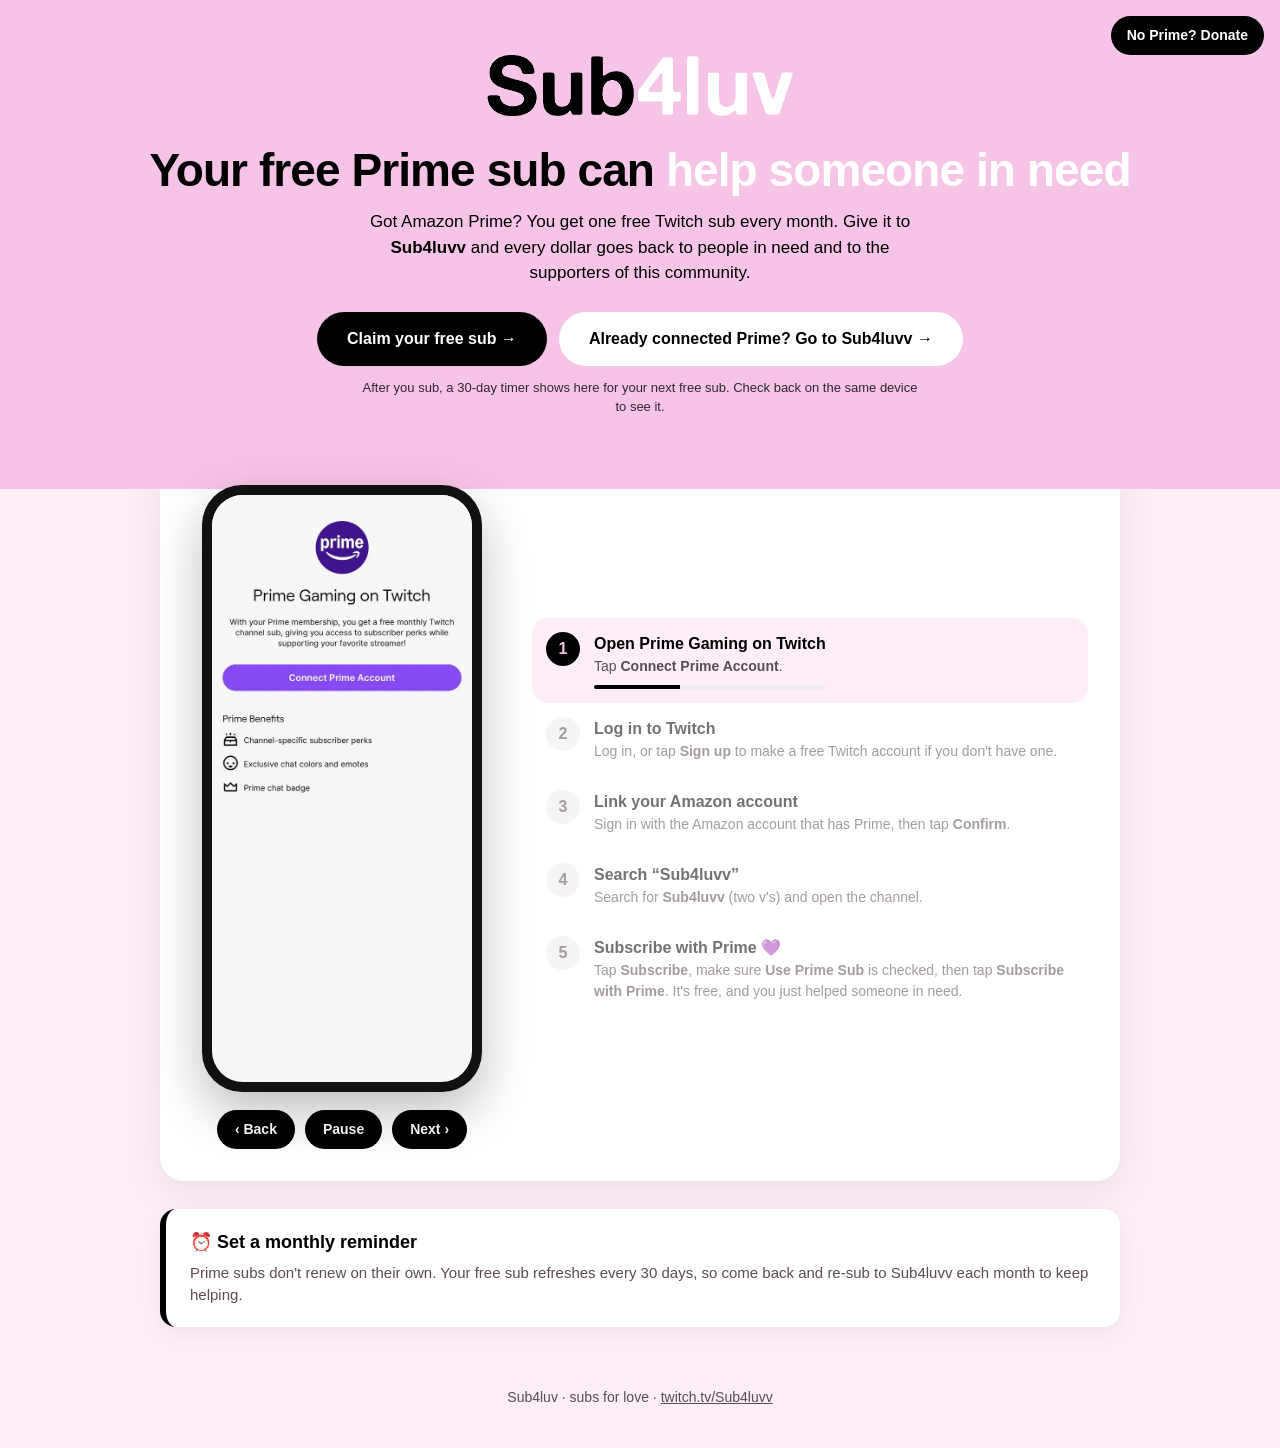
==== commit d84c51ff: "Add files via upload" ====
--- a/index.html
+++ b/index.html
@@ -1,63 +1,284 @@
 <!DOCTYPE html>
-<html lang="en" data-theme="light">
+<html lang="en">
 <head>
 <meta charset="utf-8">
-<meta name="viewport" content="width=device-width, initial-scale=1, viewport-fit=cover">
-<title>sub4luv | Your free monthly Twitch sub</title>
-<meta name="description" content="Give your free monthly Twitch sub from Amazon Prime to sub4luv. We use 100% of it to give back to people in need.">
-<meta name="theme-color" content="#ffffff">
-<meta property="og:type" content="website">
-<meta property="og:title" content="sub4luv | Your free monthly Twitch sub">
-<meta property="og:description" content="Give your free monthly Twitch sub from Amazon Prime to sub4luv. We use 100% of it to give back to people in need.">
-<link rel="icon" type="image/svg+xml" href="assets/favicon.svg">
+<meta name="viewport" content="width=device-width, initial-scale=1">
+<title>Sub4Luv – Subscribe Free with Prime</title>
 <link rel="preconnect" href="https://fonts.googleapis.com">
-<link rel="preconnect" href="https://fonts.gstatic.com" crossorigin>
-<link rel="stylesheet" href="https://fonts.googleapis.com/css2?family=Inter:wght@400;500;600;700;800&display=swap">
-<link rel="stylesheet" href="css/style.css">
+<link href="https://fonts.googleapis.com/css2?family=Inter:wght@400;600;800&display=swap" rel="stylesheet">
+<style>
+  :root{
+    --pink:#f6c4e7; --pinkdeep:#e99acf; --pinklight:#fdeef8;
+    --ink:#000; --muted:#5c4a57; --bg:#fdeef8;
+  }
+  *{box-sizing:border-box;margin:0;padding:0}
+  body{font-family:'Helvetica Neue',Helvetica,Inter,Arial,sans-serif;background:var(--bg);color:var(--ink);line-height:1.5}
+  a{color:inherit}
+
+  header{background:var(--pink);color:var(--ink);text-align:center;padding:48px 20px 72px}
+  .logo{display:block;width:min(320px,70vw);margin:0 auto 22px}
+  h1{font-size:clamp(28px,6vw,46px);font-weight:800;line-height:1.1;letter-spacing:-.02em}
+  h1 em{font-style:normal;color:#fff}
+  header p{max-width:560px;margin:14px auto 0;font-size:17px}
+  .cta{display:inline-block;margin-top:26px;background:#000;color:#fff;font-weight:700;padding:15px 30px;border-radius:999px;text-decoration:none;transition:transform .15s}
+  .cta:hover{transform:translateY(-2px)}
+  header{position:relative}
+  .donate{position:absolute;top:16px;right:16px;background:#000;color:#fff;font-weight:700;font-size:14px;padding:9px 16px;border-radius:999px;text-decoration:none;transition:transform .15s}
+  .donate:hover{transform:translateY(-2px)}
+  @media(max-width:600px){header{padding-top:64px}.donate{font-size:13px;padding:8px 14px}}
+  .ctas{display:flex;flex-wrap:wrap;gap:12px;justify-content:center;margin-top:26px}
+  .ctas .cta{margin-top:0}
+  .cta.alt{background:#fff;color:#000}
+
+  main{max-width:1000px;margin:-36px auto 0;padding:0 20px 60px}
+  .card{background:#fff;border-radius:24px;box-shadow:0 10px 40px rgba(0,0,0,.08);padding:32px;display:grid;grid-template-columns:300px 1fr;gap:40px;align-items:center}
+  @media(max-width:760px){.card{grid-template-columns:1fr;padding:24px}}
+
+
+  .devnote{font-size:13px!important;margin-top:12px!important;opacity:.8}
+  header:has(.timer.show) .devnote{display:none}
+  /* claim timer */
+  .timer{max-width:420px;margin:22px auto 0;background:rgba(255,255,255,.55);border-radius:18px;padding:14px 18px;display:none}
+  .timer.show{display:block}
+  .timer .lbl{font-size:13px;font-weight:600;text-transform:uppercase;letter-spacing:.06em}
+  .timer .clock{font-size:clamp(24px,6vw,32px);font-weight:800;font-variant-numeric:tabular-nums;margin-top:2px}
+  .timer .clock small{font-size:.5em;font-weight:600;margin:0 6px 0 1px}
+  .timer .sub{font-size:14px;margin-top:4px}
+  .timer .track{height:8px;background:#fff;border-radius:8px;margin-top:10px;overflow:hidden}
+  .timer .track i{display:block;height:100%;background:#000;width:0}
+  .timer.ready{background:#000;color:#fff}
+  .timer.ready .track,.timer.ready button{display:none}
+  .timer.ready .clock{font-size:22px}
+  .timer button{font:inherit;font-size:12px;background:none;border:0;text-decoration:underline;cursor:pointer;color:inherit;opacity:.7;margin-top:8px}
+  /* phone */
+  .phone{position:relative;width:280px;margin:0 auto;aspect-ratio:1179/2556;border-radius:40px;background:#111;padding:10px;box-shadow:0 20px 50px rgba(0,0,0,.25)}
+  .screen{position:relative;width:100%;height:100%;border-radius:31px;overflow:hidden;background:#f7f7f7}
+  .shot{position:absolute;inset:0;opacity:0;transition:opacity .5s ease}
+  .shot.on{opacity:1}
+  .shot img{width:100%;display:block}
+  .shot.dark{background:#232323}
+  .tap{position:absolute;width:44px;height:44px;margin:-22px 0 0 -22px;border-radius:50%;background:rgba(246,196,231,.75);border:3px solid #000;box-shadow:0 0 0 3px #fff;pointer-events:none;opacity:0;transform:scale(1.6)}
+  .tap.go{animation:tap 1.2s ease forwards}
+  @keyframes tap{0%{opacity:0;transform:scale(1.6)}30%{opacity:1;transform:scale(1)}45%{transform:scale(.75)}60%{transform:scale(1)}100%{opacity:0;transform:scale(1.9)}}
+
+  /* typing in search (step 4) */
+  .screen{container-type:inline-size}
+  .typebox{position:absolute;left:24%;width:61%;top:9.3%;height:3.4%;background:#fff;display:flex;align-items:center;font-family:Inter,'Helvetica Neue',Arial,sans-serif;font-size:4.1cqw;color:#111;white-space:pre}
+  .caret{display:inline-block;width:2px;height:1.1em;background:#3b82f6;margin-left:1px;animation:blink 1s steps(1) infinite}
+  @keyframes blink{50%{opacity:0}}
+  .hideres{position:absolute;left:0;right:0;top:16.3%;height:16.7%;background:#f7f7f8;transition:opacity .35s}
+  .hideres.off{opacity:0}
+  /* Use Prime Sub checkbox (last step) */
+  .cbx{position:absolute;left:3.9%;width:4.8%;top:61.9%;aspect-ratio:1;border-radius:3px;background:#fff;box-shadow:0 0 0 2px #fff;display:flex;align-items:center;justify-content:center}
+  .cbx::before{content:'';position:absolute;inset:6%;border:2px solid #9b97a0;border-radius:3px;transition:opacity .2s}
+  .cbx svg{width:85%;opacity:0;transform:scale(.4);transition:all .25s cubic-bezier(.2,1.6,.4,1)}
+  .cbx.on{background:#612bd9}
+  .cbx.on::before{opacity:0}
+  .cbx.on svg{opacity:1;transform:none}
+  /* thank-you toast (last step) */
+  .shot.white{background:#fff}
+  .toast{position:absolute;left:8%;right:8%;bottom:6%;background:var(--pink);border-radius:18px;padding:14px;text-align:center;box-shadow:0 10px 30px rgba(0,0,0,.25);transform:translateY(260%);transition:transform .5s cubic-bezier(.2,1.4,.4,1)}
+  .toast.up{transform:none}
+  .toast img{width:60%;display:block;margin:0 auto 4px}
+  .toast p{font-size:12px;font-weight:700}
+
+
+  /* steps */
+  .steps{list-style:none;counter-reset:s}
+  .steps li{counter-increment:s;display:flex;gap:14px;padding:14px;border-radius:16px;cursor:pointer;transition:background .3s,opacity .3s;opacity:.55}
+  .steps li::before{content:counter(s);flex:0 0 34px;height:34px;border-radius:50%;background:#eee;color:var(--muted);font-weight:700;display:flex;align-items:center;justify-content:center;transition:all .3s}
+  .steps li.on{background:var(--pinklight);opacity:1}
+  .steps li.on::before{background:#000;color:var(--pink)}
+  .steps li.seen{opacity:.85}
+  .steps h3{font-size:16px}
+  .steps p{font-size:14px;color:var(--muted)}
+  .bar{height:4px;background:#eee;border-radius:4px;margin-top:8px;overflow:hidden;display:none}
+  .steps li.on .bar{display:block}
+  .bar i{display:block;height:100%;width:0;background:#000}
+
+  .controls{display:flex;gap:10px;justify-content:center;margin-top:18px}
+  .controls button{font:inherit;font-size:14px;font-weight:600;border:0;border-radius:999px;padding:9px 18px;cursor:pointer;background:#000;color:#fff}
+  .controls button:hover{background:#333}
+
+  .note{margin-top:28px;background:#fff;border-left:6px solid #000;border-radius:16px;padding:20px 24px;box-shadow:0 6px 24px rgba(0,0,0,.06)}
+  .note h2{font-size:18px;margin-bottom:6px}
+  .note p{color:var(--muted);font-size:15px}
+  footer{text-align:center;color:var(--muted);font-size:14px;padding:0 20px 40px}
+  @media (prefers-reduced-motion:reduce){.tap.go{animation:none;opacity:1;transform:none}.toast{transition:none}}
+</style>
 </head>
 <body>
-<header class="top"><a class="lg" href="#top">sub<b>4luv</b></a></header>
-
-<main class="stage vp" id="vp">
- <section class="trk" id="renewal-tracker" data-tracker data-link="https://www.twitch.tv/subs/sub4luvv"
-  data-text-ready="Your free sub is ready." data-text-pending="Finish subscribing on Twitch." data-text-renew="A month has passed. Time to resubscribe." data-text-countdown="Your next free sub unlocks in">
-  <p class="st" data-tracker-status></p>
-  <div class="cd2" data-show-when="countdown" role="timer" hidden>
-   <div><b data-unit="days">00</b><span>days</span></div><div><b data-unit="hours">00</b><span>hours</span></div>
+
+<header>
+  <a class="donate" href="https://ko-fi.com/sub4luv">No Prime? Donate</a>
+  <img class="logo" src="img/logo.png" alt="Sub4luv">
+  <h1>Your free Prime sub can <em>help someone in need</em></h1>
+  <p>Got Amazon Prime? You get one free Twitch sub every month. Give it to <strong>Sub4luvv</strong> and every dollar goes back to people in need and to the supporters of this community.</p>
+  <div class="ctas">
+    <a class="cta" id="claim" href="https://m.twitch.tv/prime?desktop-redirect=true">Claim your free sub →</a>
+    <a class="cta alt" id="direct" href="https://www.twitch.tv/subs/sub4luvv">Already connected Prime? Go to Sub4luvv →</a>
   </div>
-  <div class="bar2" data-show-when="countdown" hidden><i data-tracker-progress></i></div>
-  <p class="sub" data-show-when="countdown" hidden>Resubscribe on <time data-tracker-next></time><span class="lh">. Less than an hour to go.</span></p>
-  <p class="sub sr" data-show-when="ready">Your 30-day countdown starts 5 minutes after you click.</p>
-  <p class="sub" data-show-when="pending">Your 30-day countdown starts automatically in <b data-pending-time>5:00</b>. You can close this tab.</p>
-  <p class="renew"><svg viewBox="0 0 24 24" fill="none" stroke="currentColor" stroke-width="2.4" stroke-linecap="round" stroke-linejoin="round"><path d="M20 12a8 8 0 1 1-2.6-5.9"/><path d="M20 4v5h-5"/></svg><span><b>Renew every month.</b> Your free Prime sub lasts one month, so you need to resubscribe every month. This page counts down to the day.</span></p>
-  <div class="go">
-   <button class="btn" id="sub-btn" type="button" data-label-ready="Get your free sub" data-label-pending="Open Twitch again" data-label-renew="Resubscribe" data-label-countdown="Open sub page"><span data-tracker-btn-label>Get your free sub</span> <svg viewBox="0 0 24 24" fill="none" stroke="currentColor" stroke-width="2.4" stroke-linecap="round" stroke-linejoin="round"><path d="M5 12h14m-6-6 6 6-6 6"/></svg></button>
-   <a class="lnk2" href="https://www.twitch.tv/subs/sub4luvv" target="_blank" rel="noopener">twitch.tv/subs/sub4luvv</a>
-   <a class="lnk2" href="https://ko-fi.com/sub4luv" target="_blank" rel="noopener">No Prime? Donate instead</a>
-   <button class="lnk" type="button" data-show-when="pending" data-tracker-cancel hidden>Start over</button>
-   <button class="lnk" type="button" data-tracker-dev data-tracker-reset hidden>Reset timer</button>
+  <p class="devnote">After you sub, a 30-day timer shows here for your next free sub. Check back on the same device to see it.</p>
+  <div class="timer" id="timer" aria-live="polite">
+    <div class="lbl" id="tLbl"></div>
+    <div class="clock" id="tClock"></div>
+    <div class="sub" id="tSub"></div>
+    <div class="track"><i id="tBar"></i></div>
+    <button type="button" id="tReset">Reset timer</button>
   </div>
- </section>
- <ol class="steps" id="steps"></ol>
- <div class="pane"><div class="ph"><div class="phone"><i class="bt b1"></i><i class="bt b2"></i><i class="bt b3"></i><i class="bt b4"></i><div class="scr"><div class="sb"><span>9:41</span><i class="isl"></i><span class="ico"><svg viewBox="0 0 18 12"><rect y="8" width="3" height="4" rx=".6"/><rect x="5" y="5.5" width="3" height="6.5" rx=".6"/><rect x="10" y="3" width="3" height="9" rx=".6"/><rect x="15" width="3" height="12" rx=".6"/></svg><svg viewBox="0 0 28 12"><rect x=".6" y=".6" width="23" height="10.8" rx="3" fill="none" stroke="#0B0710" stroke-width="1.2" opacity=".5"/><rect x="2.4" y="2.4" width="19.4" height="7.2" rx="1.8"/><rect x="25" y="4" width="2" height="4" rx="1" opacity=".5"/></svg></span></div><div class="view" id="scr"></div><i class="hb"></i></div></div>
-   <div class="pc"><button id="pp" aria-label="Pause or play"><svg viewBox="0 0 24 24"><path id="pi" d="M6 4h4v16H6zm8 0h4v16h-4z"/></svg></button><span id="pn">Step 1 of 4</span></div></div></div>
+</header>
+
+<main>
+  <section class="card" aria-label="How to subscribe with Prime">
+    <div>
+      <div class="phone">
+        <div class="screen" id="screen">
+          <div class="shot"><img src="img/s1.jpg" alt="Prime Gaming on Twitch page with Connect Prime Account button"></div>
+          <div class="shot dark"><img src="img/s2.jpg" alt="Log in to Twitch screen with Sign up link"></div>
+          <div class="shot"><img src="img/s3.jpg" alt="Confirm screen linking Twitch to Amazon Prime"></div>
+          <div class="shot"><img src="img/s4.jpg" alt="Twitch search for Sub4luvv">
+            <div class="typebox"><span id="typed"></span><i class="caret"></i></div>
+            <div class="hideres" id="hideres"></div>
+          </div>
+          <div class="shot"><img src="img/s5.jpg" alt="Sub4luvv channel page with Subscribe button"></div>
+          <div class="shot white"><img src="img/s6.jpg" alt="Subscribe page with Use Prime Sub checked and Subscribe with Prime button">
+            <div class="cbx" id="cbx"><svg viewBox="0 0 24 24"><path d="M5 12.5l4.5 4.5L19 7.5" fill="none" stroke="#fff" stroke-width="3.2" stroke-linecap="round" stroke-linejoin="round"/></svg></div>
+            <div class="toast" id="toast"><img src="img/logo.png" alt="Sub4luv"><p>You're subbed! Thank you 💜</p></div>
+          </div>
+          <div class="tap" id="tap"></div>
+        </div>
+      </div>
+      <div class="controls">
+        <button id="prev" aria-label="Previous step">‹ Back</button>
+        <button id="play">Pause</button>
+        <button id="next" aria-label="Next step">Next ›</button>
+      </div>
+    </div>
+
+    <ol class="steps" id="steps">
+      <li><div><h3>Open Prime Gaming on Twitch</h3><p>Tap <strong>Connect Prime Account</strong>.</p><div class="bar"><i></i></div></div></li>
+      <li><div><h3>Log in to Twitch</h3><p>Log in, or tap <strong>Sign up</strong> to make a free Twitch account if you don't have one.</p><div class="bar"><i></i></div></div></li>
+      <li><div><h3>Link your Amazon account</h3><p>Sign in with the Amazon account that has Prime, then tap <strong>Confirm</strong>.</p><div class="bar"><i></i></div></div></li>
+      <li><div><h3>Search “Sub4luvv”</h3><p>Search for <strong>Sub4luvv</strong> (two v's) and open the channel.</p><div class="bar"><i></i></div></div></li>
+      <li><div><h3>Subscribe with Prime 💜</h3><p>Tap <strong>Subscribe</strong>, make sure <strong>Use Prime Sub</strong> is checked, then tap <strong>Subscribe with Prime</strong>. It's free, and you just helped someone in need.</p><div class="bar"><i></i></div></div></li>
+    </ol>
+  </section>
+
+  <div class="note">
+    <h2>⏰ Set a monthly reminder</h2>
+    <p>Prime subs don't renew on their own. Your free sub refreshes every 30 days, so come back and re-sub to Sub4luvv each month to keep helping.</p>
+  </div>
 </main>
-<section class="about" id="support">
- <div class="syn">
-  <h2>Free benefits, real change.</h2>
-  <p>Prime comes with a free monthly Twitch sub. We turn those free subs into funds and give 100% back to people in need, and to our supporters.</p>
- </div>
- <div class="don">
-  <h3>No Prime? You can still help.</h3>
-  <p>Any amount helps us give back.</p>
-  <a class="btn" href="https://ko-fi.com/sub4luv" target="_blank" rel="noopener"><svg viewBox="0 0 24 24" fill="currentColor"><path d="M12 21.35l-1.45-1.32C5.4 15.36 2 12.28 2 8.5 2 5.42 4.42 3 7.5 3c1.74 0 3.41.81 4.5 2.09C13.09 3.81 14.76 3 16.5 3 19.58 3 22 5.42 22 8.5c0 3.78-3.4 6.86-8.55 11.54L12 21.35z"/></svg> Donate on Ko-fi</a>
- </div>
-</section>
-<footer>© 2026 sub4luv. It’s free, but what it funds isn’t.</footer>
-
-<noscript><p style="text-align:center;padding:24px">This page needs JavaScript for the countdown. You can still subscribe at <a href="https://www.twitch.tv/subs/sub4luvv">twitch.tv/subs/sub4luvv</a>.</p></noscript>
-
-<script src="js/tracker.js" defer></script>
-<script src="js/main.js" defer></script>
+
+<footer>Sub4luv · subs for love · <a href="https://www.twitch.tv/sub4luvv">twitch.tv/Sub4luvv</a></footer>
+
+<script>
+(function(){
+  // each step: list of [screen index, tap x%, tap y%, time ms]; last step uses two screens
+  var steps=[
+    {dur:4500,seq:[[0,50,32.4,1300]]},
+    {dur:4500,seq:[[1,50,66.7,1300]]},
+    {dur:4500,seq:[[2,50,30.2,1300]]},
+    {dur:5200,seq:[[3,22,19.6,2700]],type:'sub4luvv'},
+    {dur:9500,seq:[[4,49.5,33,1300],[5,6.3,62.9,4000],[5,71.8,70.6,5600]],checkAt:4300,toastAt:6400}
+  ];
+  var shots=[].slice.call(document.querySelectorAll('.shot'));
+  var items=[].slice.call(document.querySelectorAll('#steps li'));
+  var tap=document.getElementById('tap'), toast=document.getElementById('toast');
+  var playBtn=document.getElementById('play');
+  var i=0, playing=true, timers=[], start=0, raf;
+
+  function clear(){timers.forEach(clearTimeout);timers=[];cancelAnimationFrame(raf)}
+  var SPEED=0.88; // lower = faster
+  function at(ms,fn){timers.push(setTimeout(fn,ms*SPEED))}
+  function screen(n){shots.forEach(function(s,k){s.classList.toggle('on',k===n)})}
+  function doTap(x,y){
+    tap.classList.remove('go');void tap.offsetWidth;
+    tap.style.left=x+'%';tap.style.top=y+'%';tap.classList.add('go');
+  }
+  function bar(){
+    var b=items[i].querySelector('.bar i');
+    var p=Math.min(1,(performance.now()-start)/(steps[i].dur*SPEED));
+    b.style.width=(p*100)+'%';
+    if(p<1&&playing) raf=requestAnimationFrame(bar);
+  }
+  function show(n){
+    clear();
+    i=(n+steps.length)%steps.length;
+    var s=steps[i];
+    items.forEach(function(li,k){
+      li.classList.toggle('on',k===i);li.classList.toggle('seen',k<i);
+      li.querySelector('.bar i').style.width='0';
+    });
+    tap.classList.remove('go');toast.classList.remove('up');
+    screen(s.seq[0][0]);
+    s.seq.forEach(function(q,k){
+      if(k>0&&q[0]!==s.seq[k-1][0]) at(q[3]-1500,function(){screen(q[0])}); // switch screen before its tap
+      at(q[3],function(){doTap(q[1],q[2])});
+    });
+    var typed=document.getElementById('typed'), hideres=document.getElementById('hideres');
+    typed.textContent='';hideres.classList.remove('off');
+    if(s.type){
+      s.type.split('').forEach(function(ch,k){at(500+k*140,function(){typed.textContent+=ch})});
+      at(500+s.type.length*140+250,function(){hideres.classList.add('off')});
+    }
+    var cbx=document.getElementById('cbx'); cbx.classList.remove('on');
+    if(s.checkAt) at(s.checkAt,function(){cbx.classList.add('on')});
+    if(s.toastAt) at(s.toastAt,function(){toast.classList.add('up')});
+    start=performance.now();
+    if(playing){bar();at(s.dur,function(){show(i+1)});}
+  }
+  items.forEach(function(li,k){li.addEventListener('click',function(){show(k)})});
+  document.getElementById('next').onclick=function(){show(i+1)};
+  document.getElementById('prev').onclick=function(){show(i-1)};
+  playBtn.onclick=function(){
+    playing=!playing;playBtn.textContent=playing?'Pause':'Play';
+    show(i);
+  };
+  show(0);
+})();
+</script>
+<script>
+(function(){
+  var KEY='sub4luv_claim', GRACE=30*1000, MONTH=30*24*60*60*1000;
+  var el=function(id){return document.getElementById(id)};
+  var box=el('timer'), claim=el('claim');
+  function load(){try{return +localStorage.getItem(KEY)||0}catch(e){return 0}}
+  function save(v){try{v?localStorage.setItem(KEY,String(v)):localStorage.removeItem(KEY)}catch(e){}}
+  var clicked=load();
+  function pad(n){return n<10?'0'+n:n}
+  function tick(){
+    if(!clicked){box.className='timer';claim.textContent='Claim your free sub →';return}
+    var now=Date.now(), startAt=clicked+GRACE, readyAt=startAt+MONTH;
+    box.className='timer show';
+    if(now<startAt){ // 30-second grace: stay quiet, no countdown shown
+      box.className='timer';
+      claim.textContent='Claim your free sub →';
+    }else if(now<readyAt){
+      var r=Math.floor((readyAt-now)/1000), d=Math.floor(r/86400), hh=Math.floor(r%86400/3600);
+      el('tLbl').textContent='Next free sub in';
+      el('tClock').innerHTML=d+'<small>days</small>'+hh+'<small>hours</small>';
+      el('tSub').textContent='Ready on '+new Date(readyAt).toLocaleDateString(undefined,{weekday:'short',month:'short',day:'numeric'})+'. Check back on this same device to see your timer.';
+      el('tBar').style.width=((now-startAt)/MONTH*100)+'%';
+      claim.textContent='Claim your free sub →';
+    }else{
+      box.className='timer show ready';
+      el('tLbl').textContent='💜 It\'s ready';
+      el('tClock').textContent='Your next free sub is ready!';
+      el('tSub').textContent='Tap a button above to give it to Sub4luvv again.';
+      claim.textContent='Claim your free sub →';
+    }
+  }
+  function startCycle(){
+    var now=Date.now();
+    // start a new cycle unless one is already pending or counting down
+    if(!clicked||now>=clicked+GRACE+MONTH){clicked=now;save(now);tick();}
+  }
+  claim.addEventListener('click',startCycle);
+  el('direct').addEventListener('click',startCycle);
+  el('tReset').addEventListener('click',function(){clicked=0;save(0);tick()});
+  tick();setInterval(tick,1000);
+})();
+</script>
 </body>
 </html>
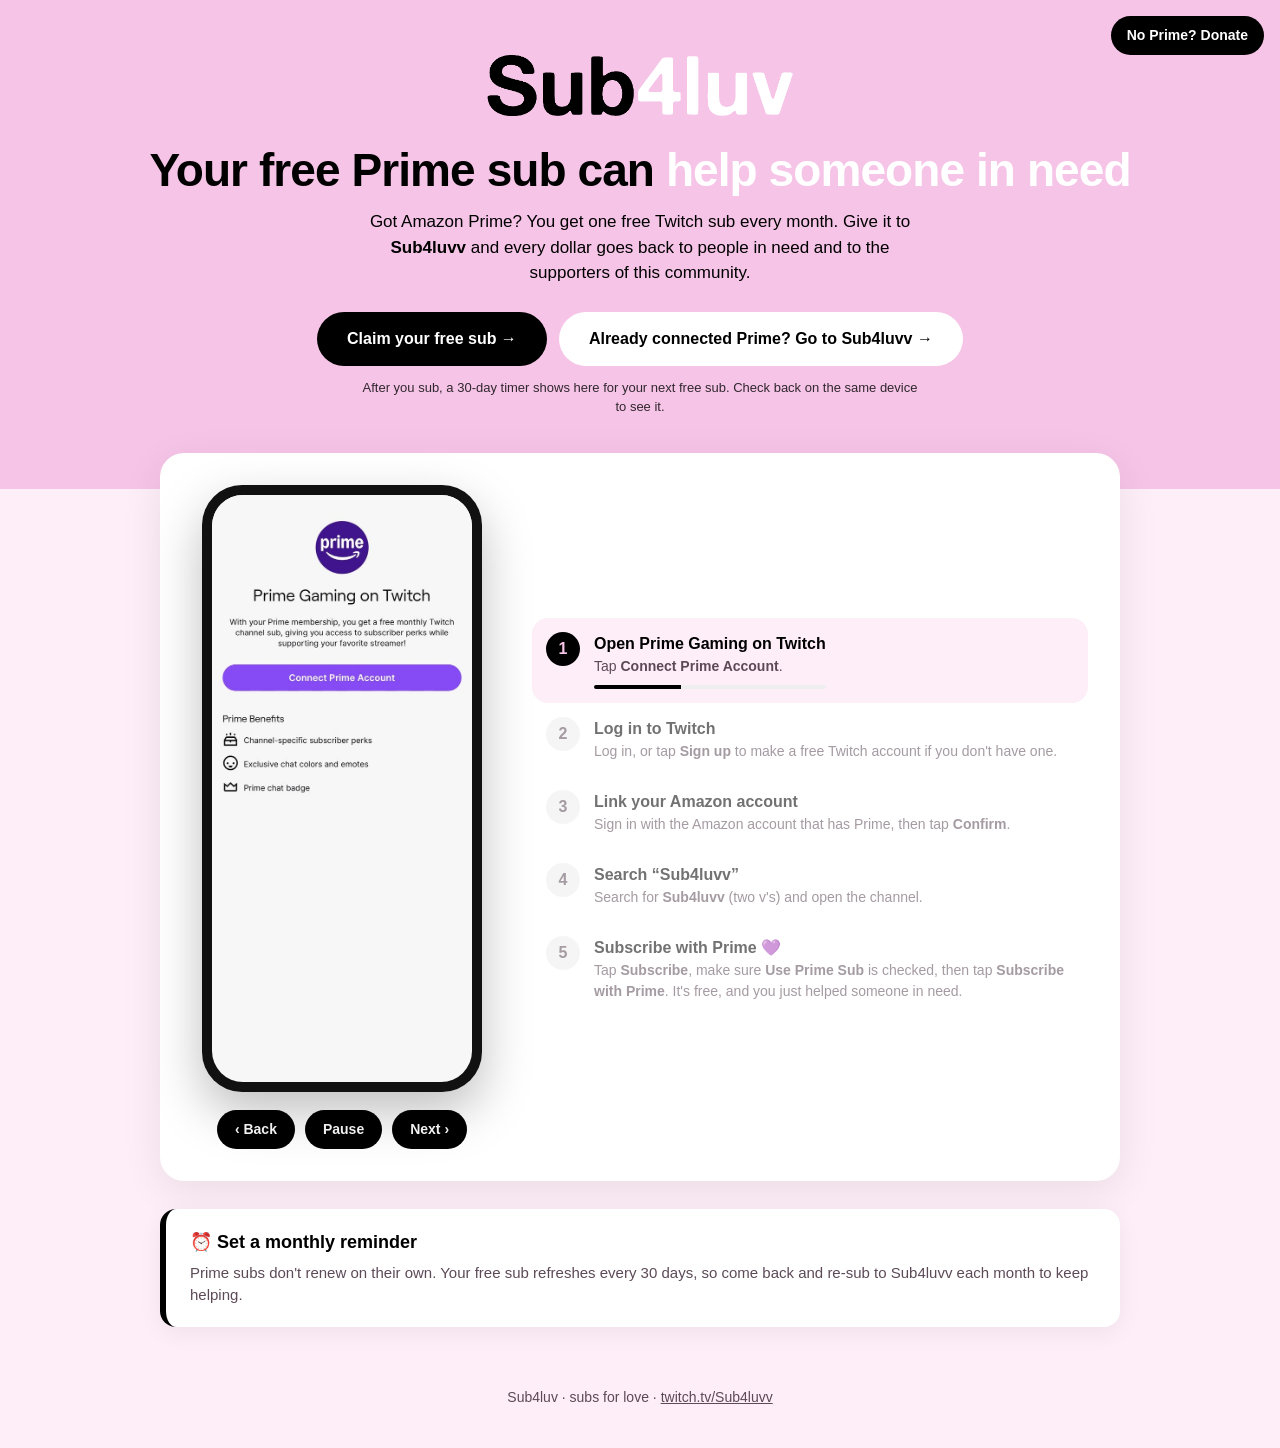
==== commit c1ea1e2b: "Add files via upload" ====
--- a/index.html
+++ b/index.html
@@ -23,9 +23,10 @@
   .cta{display:inline-block;margin-top:26px;background:#000;color:#fff;font-weight:700;padding:15px 30px;border-radius:999px;text-decoration:none;transition:transform .15s}
   .cta:hover{transform:translateY(-2px)}
   header{position:relative}
+  main{position:relative;z-index:1}
   .donate{position:absolute;top:16px;right:16px;background:#000;color:#fff;font-weight:700;font-size:14px;padding:9px 16px;border-radius:999px;text-decoration:none;transition:transform .15s}
   .donate:hover{transform:translateY(-2px)}
-  @media(max-width:600px){header{padding-top:64px}.donate{font-size:13px;padding:8px 14px}}
+  @media(max-width:600px){.donate{font-size:13px;padding:8px 14px;top:14px;right:14px}}
   .ctas{display:flex;flex-wrap:wrap;gap:12px;justify-content:center;margin-top:26px}
   .ctas .cta{margin-top:0}
   .cta.alt{background:#fff;color:#000}
@@ -37,6 +38,24 @@
 
   .devnote{font-size:13px!important;margin-top:12px!important;opacity:.8}
   header:has(.timer.show) .devnote{display:none}
+
+  /* phone-size screens */
+  .nowcap{display:none}
+  @media(max-width:760px){
+    header{padding:60px 18px 56px}
+    .ctas{flex-direction:column;align-items:center}
+    .ctas .cta{width:100%;max-width:340px;text-align:center;padding:14px 10px;font-size:clamp(12.5px,3.8vw,15px);white-space:nowrap}
+    main{padding:0 14px 40px;margin-top:-28px}
+    .card{padding:20px 16px;gap:20px}
+    .phone{width:min(230px,62vw)!important;border-radius:32px;padding:8px}
+    .screen{border-radius:25px!important}
+    .nowcap{display:block;text-align:center;margin:0 auto 14px;max-width:340px;min-height:96px}
+    .nowcap span{display:inline-block;background:#000;color:var(--pink);font-size:12px;font-weight:700;border-radius:999px;padding:3px 10px;letter-spacing:.04em}
+    .nowcap h3{font-size:18px;margin-top:6px}
+    .nowcap p{font-size:14px;color:var(--muted)}
+    .steps li{padding:10px}
+    .note{padding:16px 18px}
+  }
   /* claim timer */
   .timer{max-width:420px;margin:22px auto 0;background:rgba(255,255,255,.55);border-radius:18px;padding:14px 18px;display:none}
   .timer.show{display:block}
@@ -131,6 +150,7 @@
 <main>
   <section class="card" aria-label="How to subscribe with Prime">
     <div>
+      <div class="nowcap" id="nowcap" aria-live="polite"><span id="capNum"></span><h3 id="capTitle"></h3><p id="capText"></p></div>
       <div class="phone">
         <div class="screen" id="screen">
           <div class="shot"><img src="img/s1.jpg" alt="Prime Gaming on Twitch page with Connect Prime Account button"></div>
@@ -211,6 +231,10 @@
       li.querySelector('.bar i').style.width='0';
     });
     tap.classList.remove('go');toast.classList.remove('up');
+    var li=items[i];
+    document.getElementById('capNum').textContent='STEP '+(i+1)+' OF '+steps.length;
+    document.getElementById('capTitle').textContent=li.querySelector('h3').textContent;
+    document.getElementById('capText').innerHTML=li.querySelector('p').innerHTML;
     screen(s.seq[0][0]);
     s.seq.forEach(function(q,k){
       if(k>0&&q[0]!==s.seq[k-1][0]) at(q[3]-1500,function(){screen(q[0])}); // switch screen before its tap
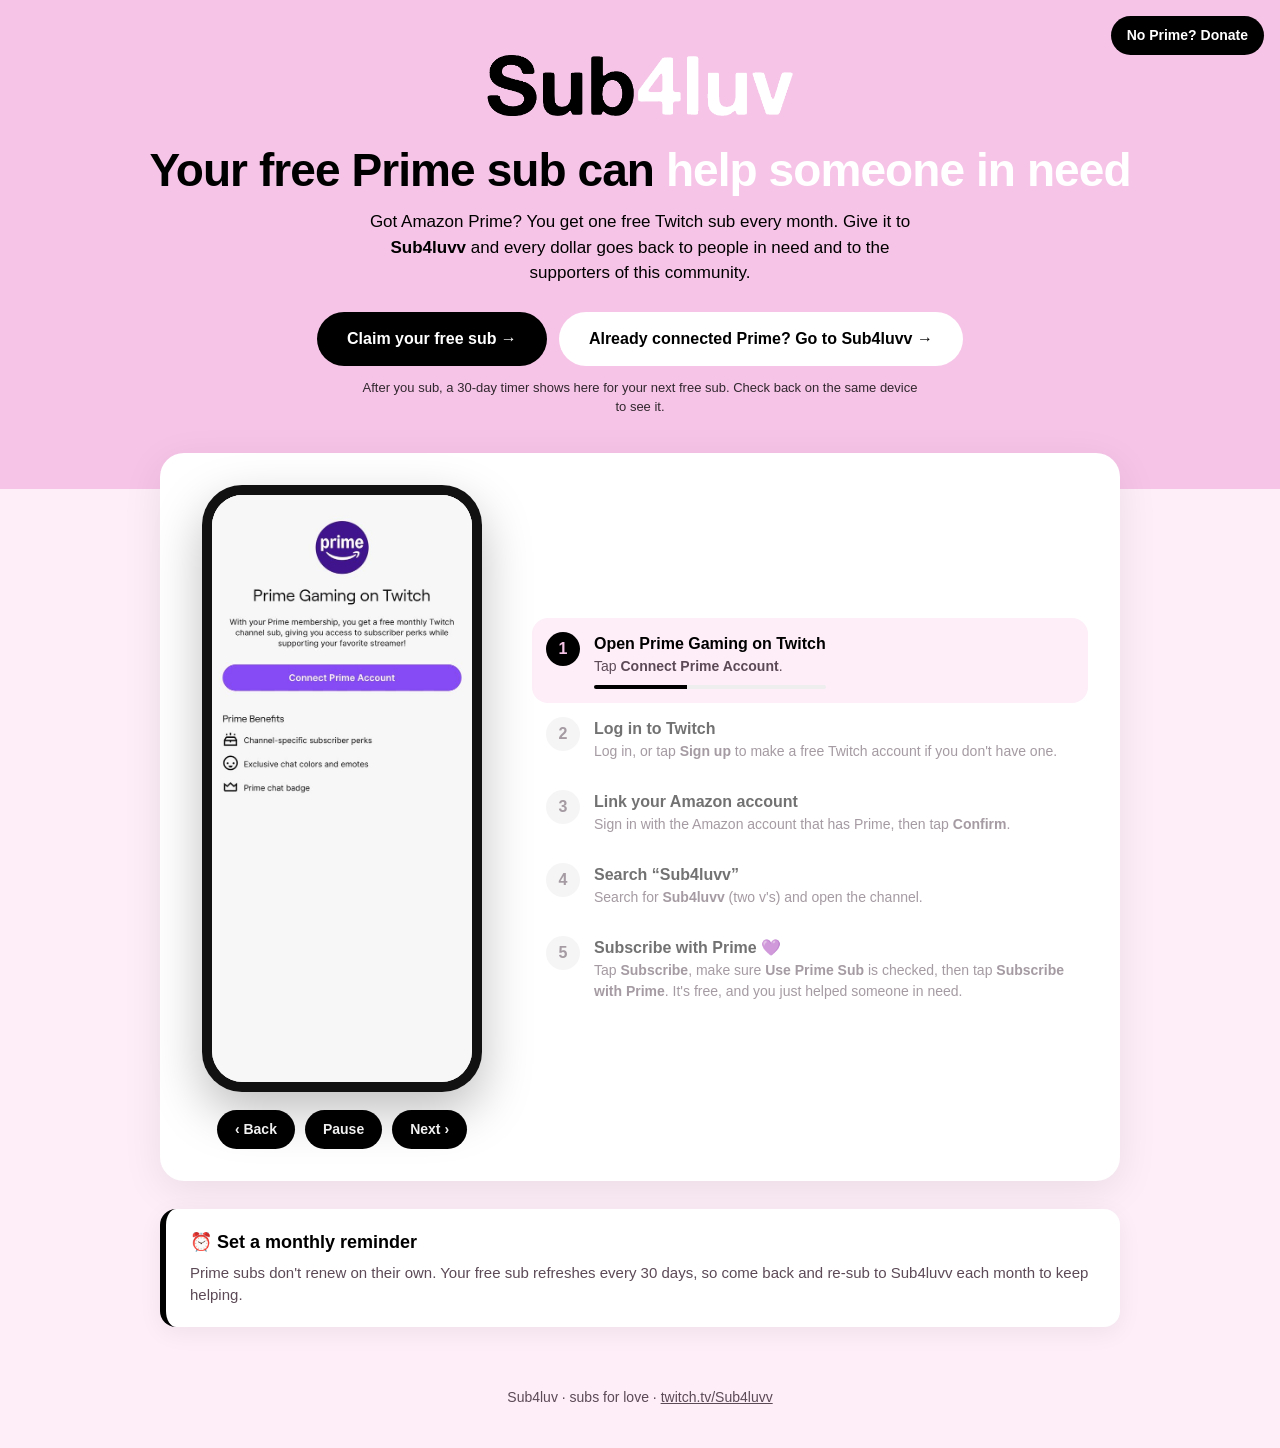
==== commit 9129fcb5: "Add files via upload" ====
--- a/index.html
+++ b/index.html
@@ -12,6 +12,7 @@
     --ink:#000; --muted:#5c4a57; --bg:#fdeef8;
   }
   *{box-sizing:border-box;margin:0;padding:0}
+  html{-webkit-text-size-adjust:100%;text-size-adjust:100%}
   body{font-family:'Helvetica Neue',Helvetica,Inter,Arial,sans-serif;background:var(--bg);color:var(--ink);line-height:1.5}
   a{color:inherit}
 
@@ -42,17 +43,25 @@
   /* phone-size screens */
   .nowcap{display:none}
   @media(max-width:760px){
-    header{padding:60px 18px 56px}
+    header{padding:58px 18px 44px}
+    .logo{width:180px;margin-bottom:12px}
+    h1{font-size:25px}
+    header p{font-size:15px;margin-top:10px}
+    .ctas{margin-top:18px;gap:10px}
     .ctas{flex-direction:column;align-items:center}
     .ctas .cta{width:100%;max-width:340px;text-align:center;padding:14px 10px;font-size:clamp(12.5px,3.8vw,15px);white-space:nowrap}
     main{padding:0 14px 40px;margin-top:-28px}
     .card{padding:20px 16px;gap:20px}
-    .phone{width:min(230px,62vw)!important;border-radius:32px;padding:8px}
-    .screen{border-radius:25px!important}
-    .nowcap{display:block;text-align:center;margin:0 auto 14px;max-width:340px;min-height:96px}
+    .phone{width:min(185px,47vw)!important;aspect-ratio:auto!important;border-radius:30px;padding:7px;margin:0}
+    .screen{border-radius:24px!important;height:auto!important;aspect-ratio:9/19}
+    .stage{display:grid;grid-template-columns:auto 1fr;gap:14px;align-items:center}
+    .nowcap{display:block;order:2;text-align:left;margin:0}
+    .stage .controls{order:3;grid-column:1 / -1;margin-top:4px}
+    .steps{display:none}
     .nowcap span{display:inline-block;background:#000;color:var(--pink);font-size:12px;font-weight:700;border-radius:999px;padding:3px 10px;letter-spacing:.04em}
-    .nowcap h3{font-size:18px;margin-top:6px}
-    .nowcap p{font-size:14px;color:var(--muted)}
+    .nowcap h3{font-size:16px;line-height:1.25;margin-top:8px}
+    .nowcap p{font-size:13.5px;line-height:1.4;color:var(--muted);margin-top:4px}
+    .card{display:block}
     .steps li{padding:10px}
     .note{padding:16px 18px}
   }
@@ -75,20 +84,21 @@
   .shot{position:absolute;inset:0;opacity:0;transition:opacity .5s ease}
   .shot.on{opacity:1}
   .shot img{width:100%;display:block}
+  .shot{background:#f7f7f7}
   .shot.dark{background:#232323}
-  .tap{position:absolute;width:44px;height:44px;margin:-22px 0 0 -22px;border-radius:50%;background:rgba(246,196,231,.75);border:3px solid #000;box-shadow:0 0 0 3px #fff;pointer-events:none;opacity:0;transform:scale(1.6)}
+  .tap{position:absolute;width:16cqw;height:16cqw;margin:-8cqw 0 0 -8cqw;border-radius:50%;background:rgba(246,196,231,.75);border:3px solid #000;box-shadow:0 0 0 3px #fff;pointer-events:none;opacity:0;transform:scale(1.6)}
   .tap.go{animation:tap 1.2s ease forwards}
   @keyframes tap{0%{opacity:0;transform:scale(1.6)}30%{opacity:1;transform:scale(1)}45%{transform:scale(.75)}60%{transform:scale(1)}100%{opacity:0;transform:scale(1.9)}}
 
   /* typing in search (step 4) */
   .screen{container-type:inline-size}
-  .typebox{position:absolute;left:24%;width:61%;top:9.3%;height:3.4%;background:#fff;display:flex;align-items:center;font-family:Inter,'Helvetica Neue',Arial,sans-serif;font-size:4.1cqw;color:#111;white-space:pre}
-  .caret{display:inline-block;width:2px;height:1.1em;background:#3b82f6;margin-left:1px;animation:blink 1s steps(1) infinite}
+  .typebox{position:absolute;left:24cqw;width:61cqw;top:20.2cqw;height:8.1cqw;padding-left:.7cqw;line-height:1;background:#fff;display:flex;align-items:center;font-family:Inter,'Helvetica Neue',Arial,sans-serif;font-size:3.95cqw;color:#111;white-space:pre;-webkit-font-smoothing:antialiased}
+  .caret{display:inline-block;width:2px;height:1.15em;background:#3b82f6;margin-left:1px;animation:blink 1s steps(1) infinite}
   @keyframes blink{50%{opacity:0}}
-  .hideres{position:absolute;left:0;right:0;top:16.3%;height:16.7%;background:#f7f7f8;transition:opacity .35s}
+  .hideres{position:absolute;left:0;right:0;top:35.6cqw;height:36cqw;background:#f7f7f8;transition:opacity .35s}
   .hideres.off{opacity:0}
   /* Use Prime Sub checkbox (last step) */
-  .cbx{position:absolute;left:3.9%;width:4.8%;top:61.9%;aspect-ratio:1;border-radius:3px;background:#fff;box-shadow:0 0 0 2px #fff;display:flex;align-items:center;justify-content:center}
+  .cbx{position:absolute;left:3.8cqw;width:5cqw;top:139.6cqw;aspect-ratio:1;border-radius:3px;background:#fff;box-shadow:0 0 0 2px #fff;display:flex;align-items:center;justify-content:center}
   .cbx::before{content:'';position:absolute;inset:6%;border:2px solid #9b97a0;border-radius:3px;transition:opacity .2s}
   .cbx svg{width:85%;opacity:0;transform:scale(.4);transition:all .25s cubic-bezier(.2,1.6,.4,1)}
   .cbx.on{background:#612bd9}
@@ -96,10 +106,10 @@
   .cbx.on svg{opacity:1;transform:none}
   /* thank-you toast (last step) */
   .shot.white{background:#fff}
-  .toast{position:absolute;left:8%;right:8%;bottom:6%;background:var(--pink);border-radius:18px;padding:14px;text-align:center;box-shadow:0 10px 30px rgba(0,0,0,.25);transform:translateY(260%);transition:transform .5s cubic-bezier(.2,1.4,.4,1)}
+  .toast{position:absolute;left:8%;right:8%;bottom:6%;background:var(--pink);border-radius:7cqw;padding:5.4cqw;text-align:center;box-shadow:0 10px 30px rgba(0,0,0,.25);transform:translateY(260%);transition:transform .5s cubic-bezier(.2,1.4,.4,1)}
   .toast.up{transform:none}
-  .toast img{width:60%;display:block;margin:0 auto 4px}
-  .toast p{font-size:12px;font-weight:700}
+  .toast img{width:60%;display:block;margin:0 auto 1.5cqw}
+  .toast p{font-size:4.6cqw;font-weight:700}
 
 
   /* steps */
@@ -149,7 +159,7 @@
 
 <main>
   <section class="card" aria-label="How to subscribe with Prime">
-    <div>
+    <div class="stage">
       <div class="nowcap" id="nowcap" aria-live="polite"><span id="capNum"></span><h3 id="capTitle"></h3><p id="capText"></p></div>
       <div class="phone">
         <div class="screen" id="screen">
@@ -176,11 +186,11 @@
     </div>
 
     <ol class="steps" id="steps">
-      <li><div><h3>Open Prime Gaming on Twitch</h3><p>Tap <strong>Connect Prime Account</strong>.</p><div class="bar"><i></i></div></div></li>
-      <li><div><h3>Log in to Twitch</h3><p>Log in, or tap <strong>Sign up</strong> to make a free Twitch account if you don't have one.</p><div class="bar"><i></i></div></div></li>
-      <li><div><h3>Link your Amazon account</h3><p>Sign in with the Amazon account that has Prime, then tap <strong>Confirm</strong>.</p><div class="bar"><i></i></div></div></li>
-      <li><div><h3>Search “Sub4luvv”</h3><p>Search for <strong>Sub4luvv</strong> (two v's) and open the channel.</p><div class="bar"><i></i></div></div></li>
-      <li><div><h3>Subscribe with Prime 💜</h3><p>Tap <strong>Subscribe</strong>, make sure <strong>Use Prime Sub</strong> is checked, then tap <strong>Subscribe with Prime</strong>. It's free, and you just helped someone in need.</p><div class="bar"><i></i></div></div></li>
+      <li data-short="Tap <strong>Connect Prime Account</strong>."><div><h3>Open Prime Gaming on Twitch</h3><p>Tap <strong>Connect Prime Account</strong>.</p><div class="bar"><i></i></div></div></li>
+      <li data-short="Log in, or tap <strong>Sign up</strong> if you're new."><div><h3>Log in to Twitch</h3><p>Log in, or tap <strong>Sign up</strong> to make a free Twitch account if you don't have one.</p><div class="bar"><i></i></div></div></li>
+      <li data-short="Tap <strong>Confirm</strong> to link Amazon."><div><h3>Link your Amazon account</h3><p>Sign in with the Amazon account that has Prime, then tap <strong>Confirm</strong>.</p><div class="bar"><i></i></div></div></li>
+      <li data-short="Search <strong>Sub4luvv</strong> and open the channel."><div><h3>Search “Sub4luvv”</h3><p>Search for <strong>Sub4luvv</strong> (two v's) and open the channel.</p><div class="bar"><i></i></div></div></li>
+      <li data-short="Tap <strong>Subscribe</strong>, check <strong>Use Prime Sub</strong>, then <strong>Subscribe with Prime</strong>."><div><h3>Subscribe with Prime 💜</h3><p>Tap <strong>Subscribe</strong>, make sure <strong>Use Prime Sub</strong> is checked, then tap <strong>Subscribe with Prime</strong>. It's free, and you just helped someone in need.</p><div class="bar"><i></i></div></div></li>
     </ol>
   </section>
 
@@ -196,11 +206,11 @@
 (function(){
   // each step: list of [screen index, tap x%, tap y%, time ms]; last step uses two screens
   var steps=[
-    {dur:4500,seq:[[0,50,32.4,1300]]},
-    {dur:4500,seq:[[1,50,66.7,1300]]},
-    {dur:4500,seq:[[2,50,30.2,1300]]},
-    {dur:5200,seq:[[3,22,19.6,2700]],type:'sub4luvv'},
-    {dur:9500,seq:[[4,49.5,33,1300],[5,6.3,62.9,4000],[5,71.8,70.6,5600]],checkAt:4300,toastAt:6400}
+    {dur:4500,seq:[[0,590,829,1300]]},
+    {dur:4500,seq:[[1,590,1705,1300]]},
+    {dur:4500,seq:[[2,590,773,1300]]},
+    {dur:5200,seq:[[3,260,500,2700]],type:'sub4luvv'},
+    {dur:9500,seq:[[4,583,843,1300],[5,74,1675,4000],[5,847,1874,5600]],checkAt:4300,toastAt:6400}
   ];
   var shots=[].slice.call(document.querySelectorAll('.shot'));
   var items=[].slice.call(document.querySelectorAll('#steps li'));
@@ -212,9 +222,10 @@
   var SPEED=0.88; // lower = faster
   function at(ms,fn){timers.push(setTimeout(fn,ms*SPEED))}
   function screen(n){shots.forEach(function(s,k){s.classList.toggle('on',k===n)})}
-  function doTap(x,y){
+  function doTap(x,y){ // x,y = pixels on the original 1179px-wide screenshot
+    var k=document.getElementById('screen').clientWidth/1179;
     tap.classList.remove('go');void tap.offsetWidth;
-    tap.style.left=x+'%';tap.style.top=y+'%';tap.classList.add('go');
+    tap.style.left=(x*k)+'px';tap.style.top=(y*k)+'px';tap.classList.add('go');
   }
   function bar(){
     var b=items[i].querySelector('.bar i');
@@ -234,7 +245,7 @@
     var li=items[i];
     document.getElementById('capNum').textContent='STEP '+(i+1)+' OF '+steps.length;
     document.getElementById('capTitle').textContent=li.querySelector('h3').textContent;
-    document.getElementById('capText').innerHTML=li.querySelector('p').innerHTML;
+    document.getElementById('capText').innerHTML=li.getAttribute('data-short')||li.querySelector('p').innerHTML;
     screen(s.seq[0][0]);
     s.seq.forEach(function(q,k){
       if(k>0&&q[0]!==s.seq[k-1][0]) at(q[3]-1500,function(){screen(q[0])}); // switch screen before its tap
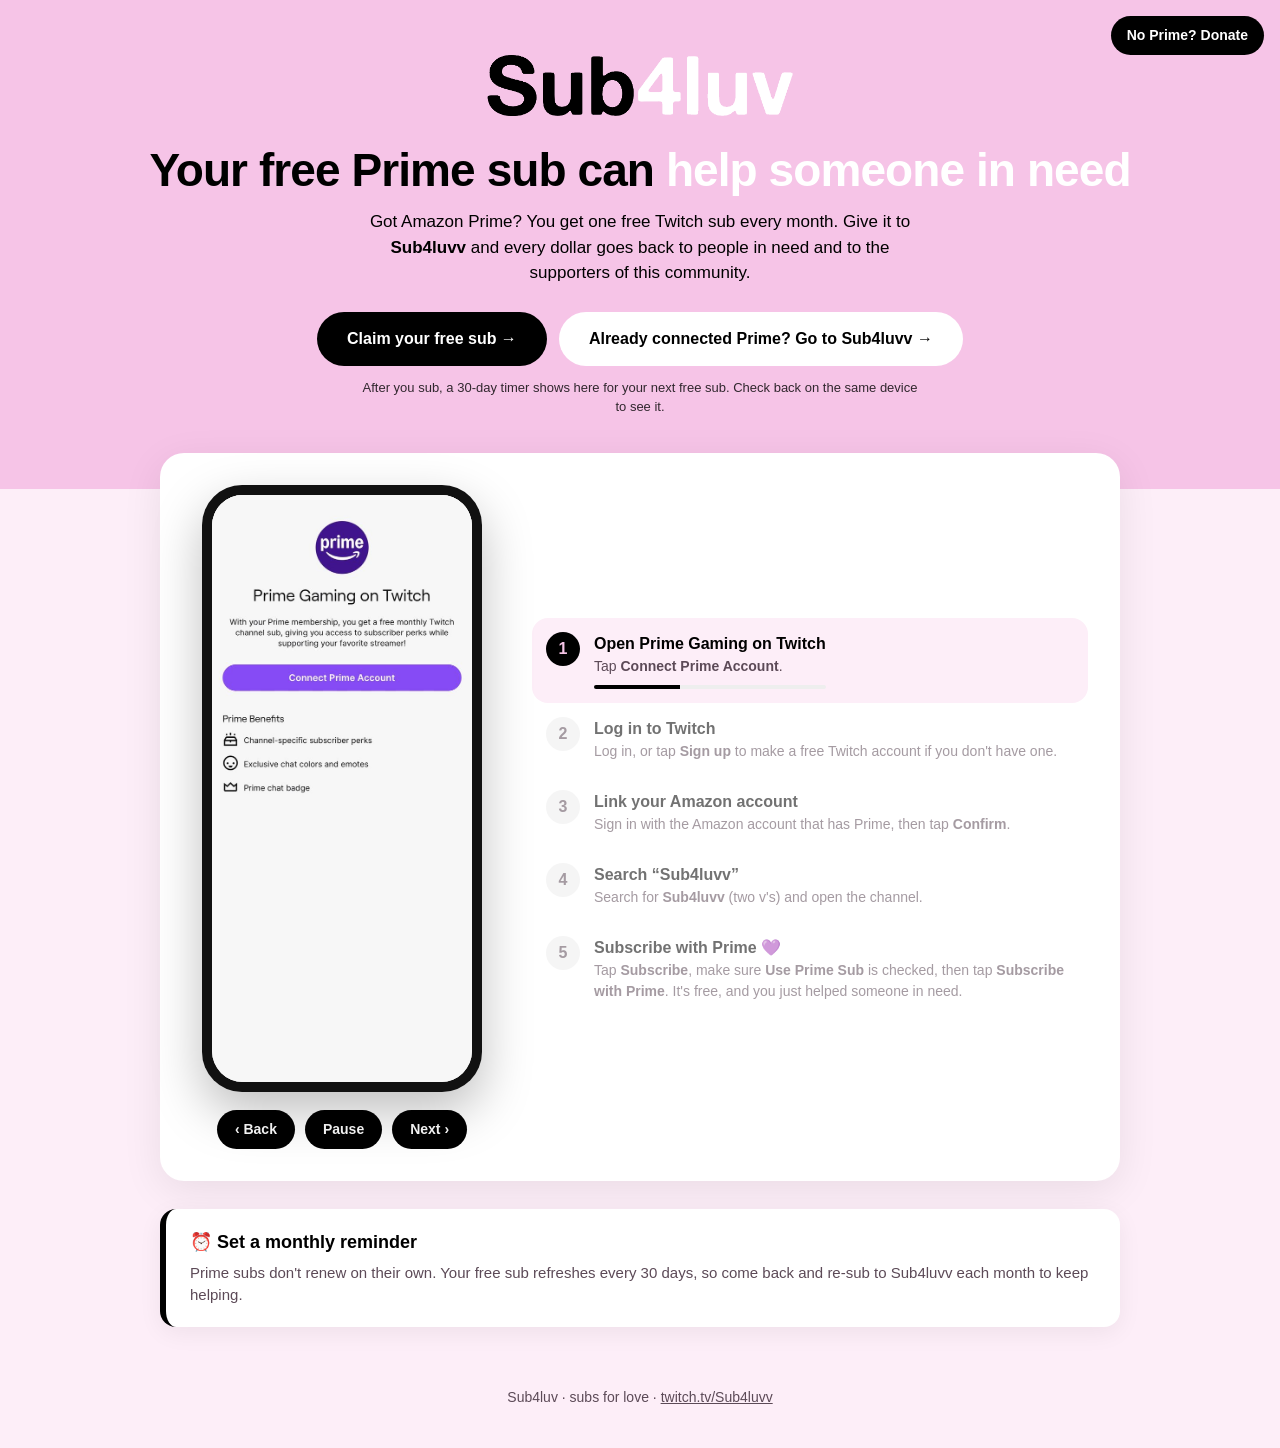
==== commit 7eb1ce4a: "Add files via upload" ====
--- a/index.html
+++ b/index.html
@@ -139,13 +139,13 @@
 <body>
 
 <header>
-  <a class="donate" href="https://ko-fi.com/sub4luv">No Prime? Donate</a>
+  <a class="donate" href="https://ko-fi.com/sub4luv" target="_blank" rel="noopener">No Prime? Donate</a>
   <img class="logo" src="img/logo.png" alt="Sub4luv">
   <h1>Your free Prime sub can <em>help someone in need</em></h1>
   <p>Got Amazon Prime? You get one free Twitch sub every month. Give it to <strong>Sub4luvv</strong> and every dollar goes back to people in need and to the supporters of this community.</p>
   <div class="ctas">
-    <a class="cta" id="claim" href="https://m.twitch.tv/prime?desktop-redirect=true">Claim your free sub →</a>
-    <a class="cta alt" id="direct" href="https://www.twitch.tv/subs/sub4luvv">Already connected Prime? Go to Sub4luvv →</a>
+    <a class="cta" id="claim" href="https://m.twitch.tv/prime?desktop-redirect=true" target="_blank" rel="noopener">Claim your free sub →</a>
+    <a class="cta alt" id="direct" href="https://www.twitch.tv/subs/sub4luvv" target="_blank" rel="noopener">Already connected Prime? Go to Sub4luvv →</a>
   </div>
   <p class="devnote">After you sub, a 30-day timer shows here for your next free sub. Check back on the same device to see it.</p>
   <div class="timer" id="timer" aria-live="polite">
@@ -200,7 +200,7 @@
   </div>
 </main>
 
-<footer>Sub4luv · subs for love · <a href="https://www.twitch.tv/sub4luvv">twitch.tv/Sub4luvv</a></footer>
+<footer>Sub4luv · subs for love · <a href="https://www.twitch.tv/sub4luvv" target="_blank" rel="noopener">twitch.tv/Sub4luvv</a></footer>
 
 <script>
 (function(){
